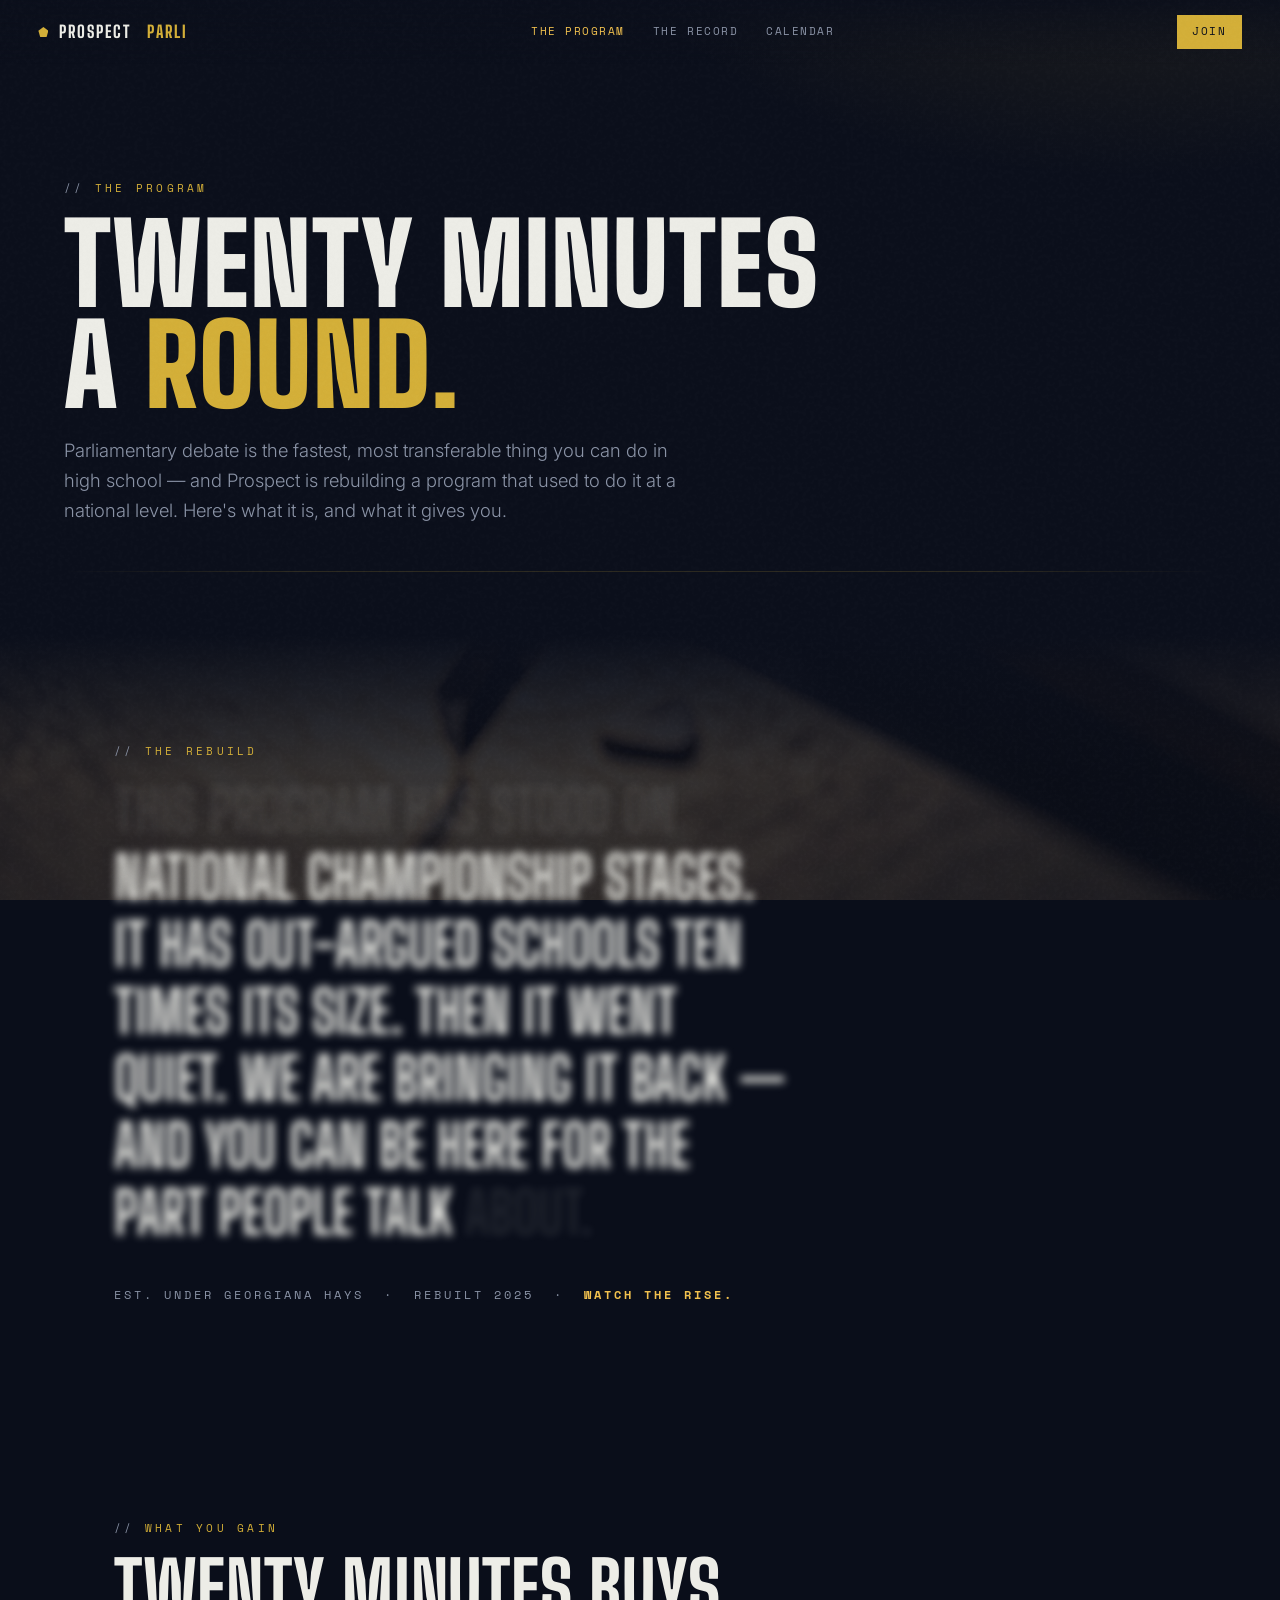
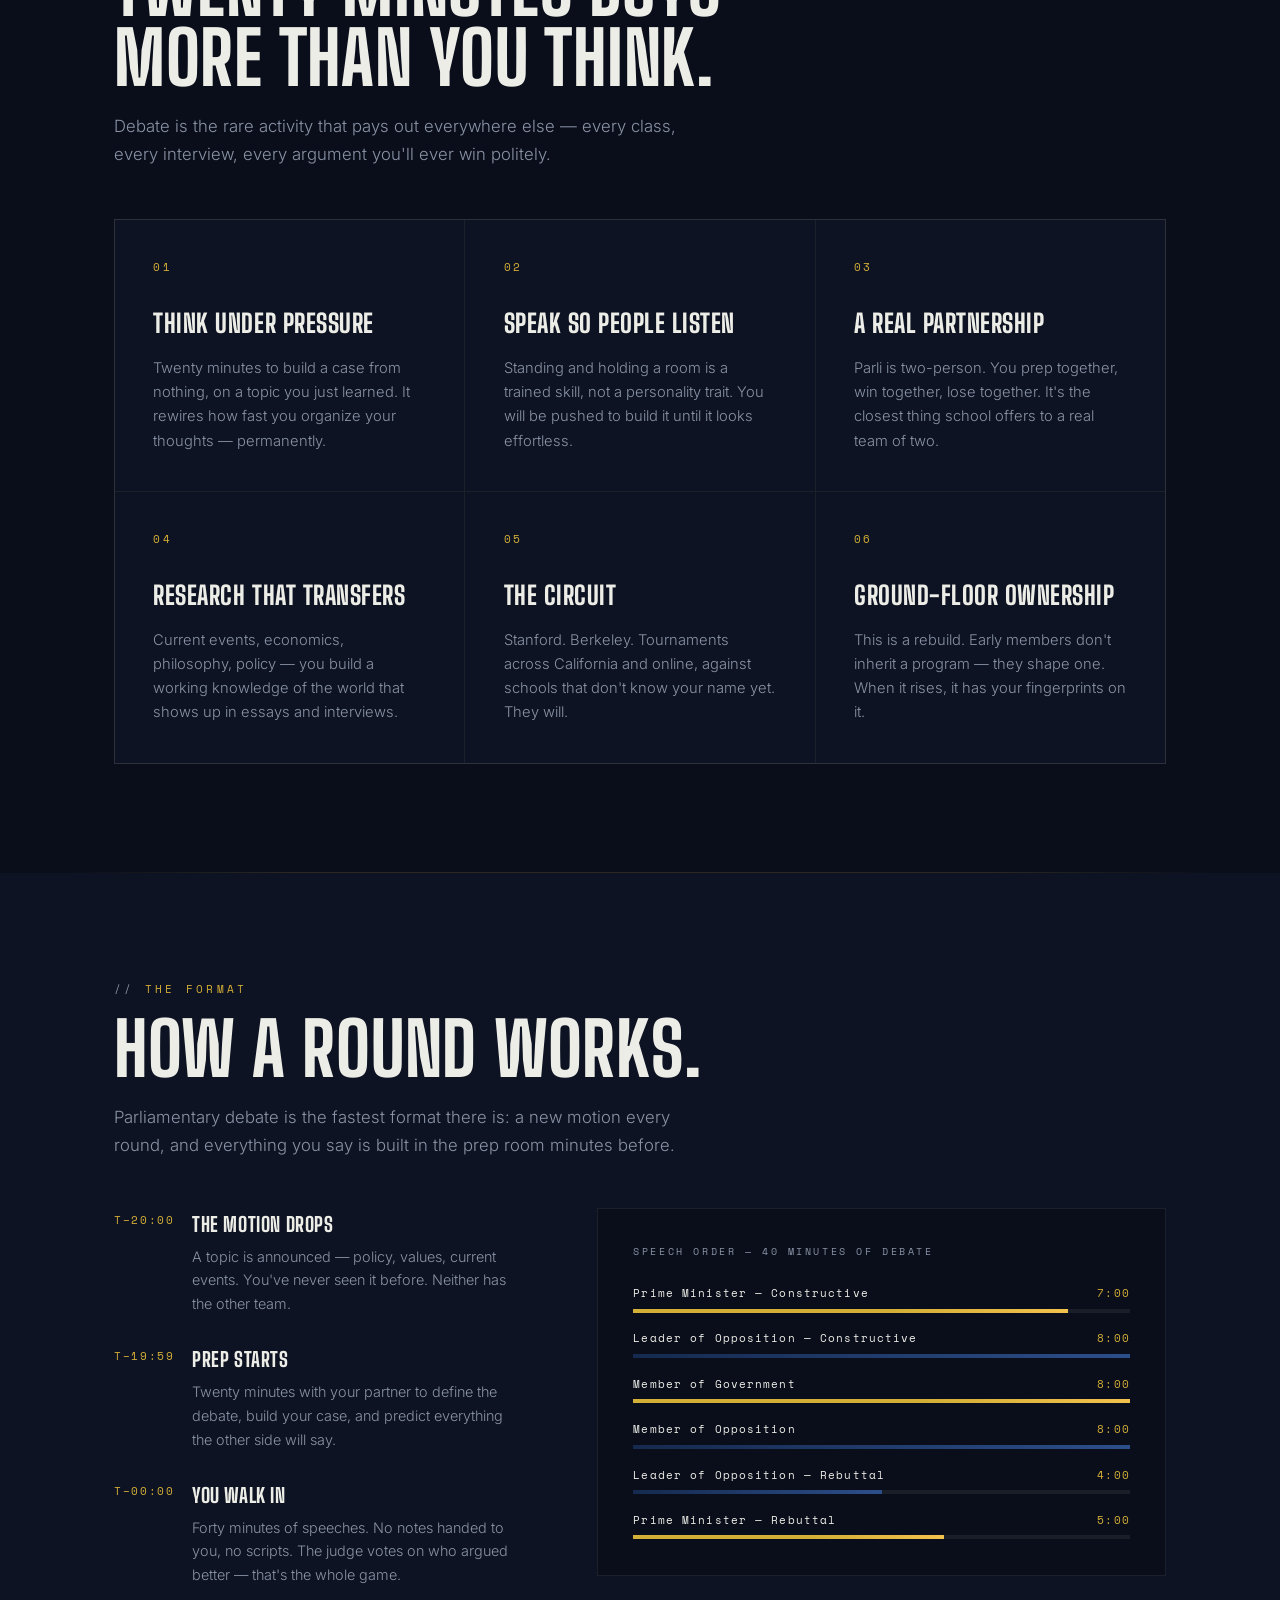
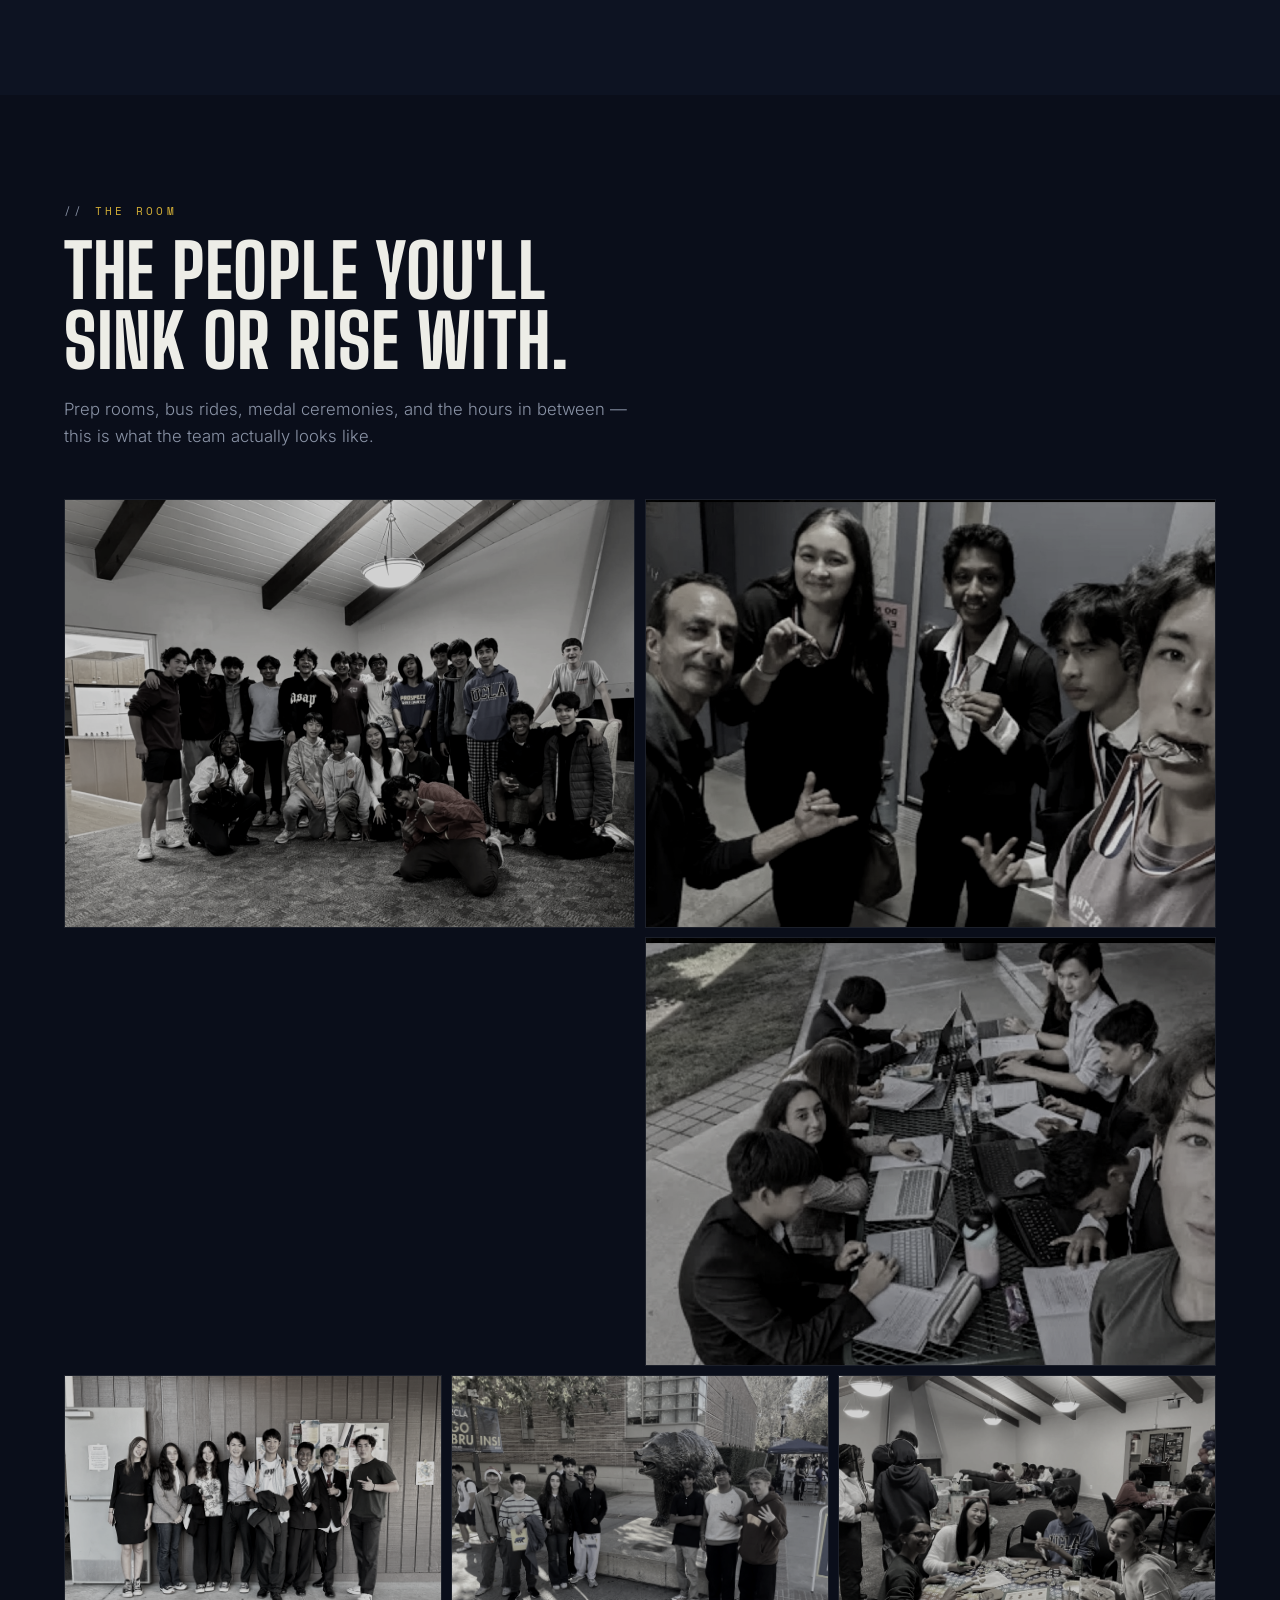
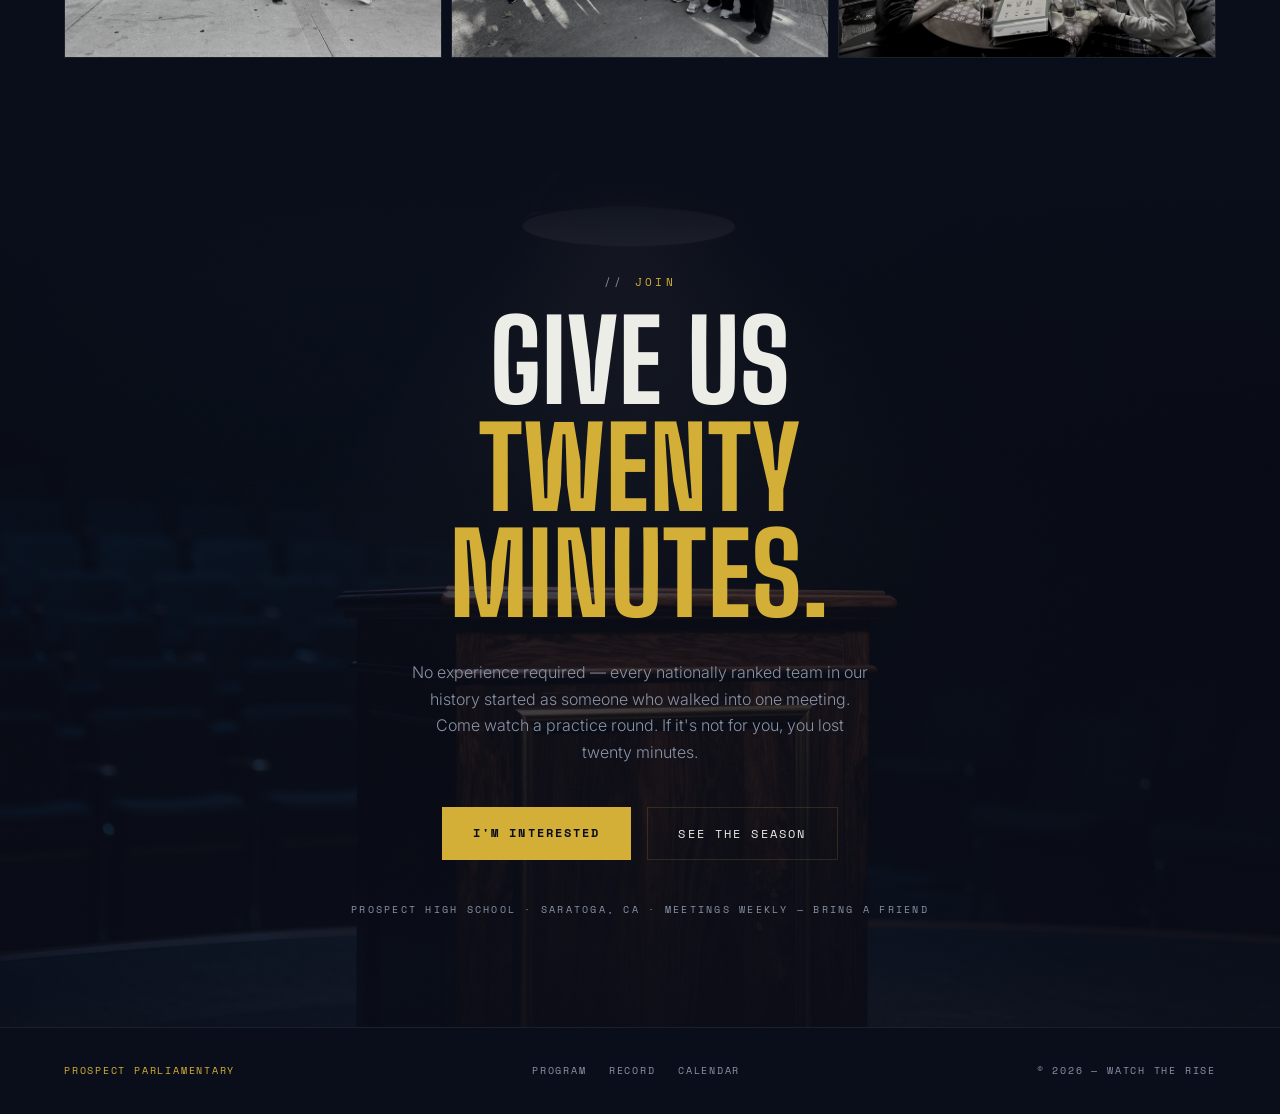
==== about.html @ a79df687 "Restructure site into 4-page architecture with premium landing - Split monolithic landing page into " ====
<!DOCTYPE html>
<html lang="en">
<head>
<meta charset="UTF-8" />
<meta name="viewport" content="width=device-width, initial-scale=1.0" />
<title>The Program — Prospect Parliamentary Debate</title>
<meta name="description" content="What parliamentary debate is, what you gain from it, and why Prospect's rebuild is worth being early to." />
<link rel="icon" href="images/panther.png" />
<link rel="preconnect" href="https://fonts.googleapis.com" />
<link rel="preconnect" href="https://fonts.gstatic.com" crossorigin />
<link href="https://fonts.googleapis.com/css2?family=Big+Shoulders+Display:wght@600;700;800;900&family=Inter:wght@300;400;500;600&family=Space+Mono:wght@400;700&display=swap" rel="stylesheet" />
<link rel="stylesheet" href="assets/site.css" />
</head>
<body>

<!-- ── NAV ── -->
<nav id="nav" aria-label="Primary">
  <a class="nav-brand" href="index.html">PROSPECT&nbsp;<b>PARLI</b></a>
  <div class="nav-links">
    <a href="about.html" aria-current="page">The Program</a>
    <a href="record.html">The Record</a>
    <a href="calendar.html">Calendar</a>
  </div>
  <a class="nav-cta" href="#join">Join</a>
  <button class="nav-burger" id="navBurger" aria-expanded="false" aria-controls="mobileMenu" aria-label="Open menu">
    <span></span><span></span><span></span>
  </button>
</nav>
<div class="mobile-menu" id="mobileMenu">
  <a href="about.html" aria-current="page">The Program</a>
  <a href="record.html">The Record</a>
  <a href="calendar.html">Calendar</a>
  <a href="#join">Join</a>
</div>

<!-- ── PAGE HERO ── -->
<header class="page-hero">
  <div class="inner">
    <div class="kicker">The Program</div>
    <h1>Twenty minutes<br/>a <span class="gold">round.</span></h1>
    <p class="page-intro">Parliamentary debate is the fastest, most transferable thing you can do in high school — and Prospect is rebuilding a program that used to do it at a national level. Here's what it is, and what it gives you.</p>
    <hr class="rule" />
  </div>
</header>

<!-- ── REBUILD ── -->
<section class="rebuild" id="rebuild">
  <div class="wrap">
    <div class="kicker">The Rebuild</div>
    <p class="statement" id="statement">
      This program has stood on national championship stages. It has out-argued schools ten times its size. Then it went quiet. <span class="g">We are bringing it back — and you can be here for the part people talk about.</span>
    </p>
    <div class="rebuild-tag reveal">Est. under Georgiana Hays &nbsp;·&nbsp; Rebuilt 2025 &nbsp;·&nbsp; <b>Watch the rise.</b></div>
  </div>
</section>

<!-- ── GAIN ── -->
<section id="gain">
  <div class="wrap">
    <div class="kicker reveal">What You Gain</div>
    <h2 class="reveal">Twenty minutes buys<br/>more than you think.</h2>
    <p class="section-intro reveal">Debate is the rare activity that pays out everywhere else — every class, every interview, every argument you'll ever win politely.</p>
    <div class="gain-grid">
      <div class="gain-card reveal">
        <div class="gain-num">01</div>
        <h3>Think Under Pressure</h3>
        <p>Twenty minutes to build a case from nothing, on a topic you just learned. It rewires how fast you organize your thoughts — permanently.</p>
      </div>
      <div class="gain-card reveal">
        <div class="gain-num">02</div>
        <h3>Speak So People Listen</h3>
        <p>Standing and holding a room is a trained skill, not a personality trait. You will be pushed to build it until it looks effortless.</p>
      </div>
      <div class="gain-card reveal">
        <div class="gain-num">03</div>
        <h3>A Real Partnership</h3>
        <p>Parli is two-person. You prep together, win together, lose together. It's the closest thing school offers to a real team of two.</p>
      </div>
      <div class="gain-card reveal">
        <div class="gain-num">04</div>
        <h3>Research That Transfers</h3>
        <p>Current events, economics, philosophy, policy — you build a working knowledge of the world that shows up in essays and interviews.</p>
      </div>
      <div class="gain-card reveal">
        <div class="gain-num">05</div>
        <h3>The Circuit</h3>
        <p>Stanford. Berkeley. Tournaments across California and online, against schools that don't know your name yet. They will.</p>
      </div>
      <div class="gain-card reveal">
        <div class="gain-num">06</div>
        <h3>Ground-Floor Ownership</h3>
        <p>This is a rebuild. Early members don't inherit a program — they shape one. When it rises, it has your fingerprints on it.</p>
      </div>
    </div>
  </div>
</section>

<hr class="rule" />

<!-- ── FORMAT ── -->
<section class="format" id="format">
  <div class="wrap">
    <div class="kicker reveal">The Format</div>
    <h2 class="reveal">How a round works.</h2>
    <p class="section-intro reveal">Parliamentary debate is the fastest format there is: a new motion every round, and everything you say is built in the prep room minutes before.</p>
    <div class="format-cols">
      <div class="format-steps">
        <div class="fstep reveal">
          <div class="fstep-n">T–20:00</div>
          <div>
            <h4>The motion drops</h4>
            <p>A topic is announced — policy, values, current events. You've never seen it before. Neither has the other team.</p>
          </div>
        </div>
        <div class="fstep reveal">
          <div class="fstep-n">T–19:59</div>
          <div>
            <h4>Prep starts</h4>
            <p>Twenty minutes with your partner to define the debate, build your case, and predict everything the other side will say.</p>
          </div>
        </div>
        <div class="fstep reveal">
          <div class="fstep-n">T–00:00</div>
          <div>
            <h4>You walk in</h4>
            <p>Forty minutes of speeches. No notes handed to you, no scripts. The judge votes on who argued better — that's the whole game.</p>
          </div>
        </div>
      </div>
      <div class="speech-order reveal" id="speechOrder">
        <div class="speech-order-label">Speech order — 40 minutes of debate</div>
        <div class="speech">
          <div class="speech-meta"><span class="s-name">Prime Minister — Constructive</span><span class="s-time">7:00</span></div>
          <div class="speech-bar gov"><i style="--r:12.5%"></i></div>
        </div>
        <div class="speech">
          <div class="speech-meta"><span class="s-name">Leader of Opposition — Constructive</span><span class="s-time">8:00</span></div>
          <div class="speech-bar opp"><i style="--r:0%"></i></div>
        </div>
        <div class="speech">
          <div class="speech-meta"><span class="s-name">Member of Government</span><span class="s-time">8:00</span></div>
          <div class="speech-bar gov"><i style="--r:0%"></i></div>
        </div>
        <div class="speech">
          <div class="speech-meta"><span class="s-name">Member of Opposition</span><span class="s-time">8:00</span></div>
          <div class="speech-bar opp"><i style="--r:0%"></i></div>
        </div>
        <div class="speech">
          <div class="speech-meta"><span class="s-name">Leader of Opposition — Rebuttal</span><span class="s-time">4:00</span></div>
          <div class="speech-bar opp"><i style="--r:50%"></i></div>
        </div>
        <div class="speech">
          <div class="speech-meta"><span class="s-name">Prime Minister — Rebuttal</span><span class="s-time">5:00</span></div>
          <div class="speech-bar gov"><i style="--r:37.5%"></i></div>
        </div>
      </div>
    </div>
  </div>
</section>

<!-- ── ROOM ── -->
<section id="room">
  <div class="wrap-wide">
    <div class="kicker reveal">The Room</div>
    <h2 class="reveal">The people you'll<br/>sink or rise with.</h2>
    <p class="section-intro reveal">Prep rooms, bus rides, medal ceremonies, and the hours in between — this is what the team actually looks like.</p>
    <div class="room-grid">
      <figure class="ph big reveal"><img src="assets/images/team/big_team.jpg" alt="The full Prospect Debate team" loading="lazy" /><figcaption>The Team</figcaption></figure>
      <figure class="ph med reveal"><img src="assets/images/team/medals.jpg" alt="Medals from tournament wins" loading="lazy" /><figcaption>Hardware</figcaption></figure>
      <figure class="ph med reveal"><img src="assets/images/team/prep.jpg" alt="Prep time before a round" loading="lazy" /><figcaption>20 Minutes of Prep</figcaption></figure>
      <figure class="ph sm reveal"><img src="assets/images/team/tournament.jpg" alt="At a tournament" loading="lazy" /><figcaption>Tournament Day</figcaption></figure>
      <figure class="ph sm reveal"><img src="assets/images/team/peninsula.jpg" alt="Peninsula tournament" loading="lazy" /><figcaption>On the Road</figcaption></figure>
      <figure class="ph sm reveal"><img src="assets/images/team/team_bonding.jpg" alt="Team bonding" loading="lazy" /><figcaption>Between Rounds</figcaption></figure>
    </div>
  </div>
</section>

<!-- ── JOIN (shared CTA) ── -->
<section class="join" id="join">
  <div class="wrap">
    <div class="kicker reveal">Join</div>
    <h2 class="reveal">Give us <span class="gold">twenty minutes.</span></h2>
    <p class="reveal">No experience required — every nationally ranked team in our history started as someone who walked into one meeting. Come watch a practice round. If it's not for you, you lost twenty minutes.</p>
    <div class="join-actions reveal">
      <a class="btn btn-gold" href="mailto:prospectparli@gmail.com?subject=I%27m%20interested%20in%20joining%20Prospect%20Debate">I'm Interested</a>
      <a class="btn btn-ghost" href="calendar.html">See the Season</a>
    </div>
    <div class="join-meta reveal">Prospect High School · Saratoga, CA · Meetings weekly — bring a friend</div>
  </div>
</section>

<footer>
  <div class="f-brand">PROSPECT PARLIAMENTARY</div>
  <nav class="foot-links" aria-label="Footer">
    <a href="about.html">Program</a>
    <a href="record.html">Record</a>
    <a href="calendar.html">Calendar</a>
  </nav>
  <div>© <span id="yr"></span> — WATCH THE RISE</div>
</footer>

<div id="prepClock" aria-hidden="true">
  <div class="pc-label">Prep Time</div>
  <div class="pc-time" id="pcTime">20:00</div>
</div>

<script src="assets/site.js"></script>
</body>
</html>
---- assets/site.css ----
/* ═══════════════════════════ TOKENS ═══════════════════════════ */
*, *::before, *::after { box-sizing: border-box; margin: 0; padding: 0; }

:root {
  --ink:        #0A0E1A;
  --ink-2:      #0D1322;
  --navy:       #152A4E;
  --blue:       #2C4E8A;
  --gold:       #D4AF37;
  --gold-hi:    #F2C14E;
  --bone:       #EDEDE7;
  --muted:      #8A93A6;
  --line:       rgba(212, 175, 55, 0.16);
  --line-soft:  rgba(237, 237, 231, 0.08);
  --cyan:       #4CC9F0;

  --font-head:  'Big Shoulders Display', sans-serif;
  --font-body:  'Inter', sans-serif;
  --font-mono:  'Space Mono', monospace;

  --pad: clamp(1.25rem, 5vw, 6rem);
}

html { scroll-behavior: smooth; }
html, body { overflow-x: clip; }

body {
  font-family: var(--font-body);
  font-weight: 300;
  background: var(--ink);
  color: var(--bone);
  line-height: 1.65;
  -webkit-font-smoothing: antialiased;
}

::selection { background: var(--gold); color: var(--ink); }

a { color: inherit; text-decoration: none; }
img { max-width: 100%; display: block; }

:focus-visible { outline: 2px solid var(--gold); outline-offset: 3px; }

/* film grain + vignette over everything */
body::after {
  content: "";
  position: fixed; inset: 0;
  pointer-events: none;
  z-index: 90;
  opacity: .5;
  background-image: url("data:image/svg+xml,%3Csvg viewBox='0 0 250 250' xmlns='http://www.w3.org/2000/svg'%3E%3Cfilter id='n'%3E%3CfeTurbulence type='fractalNoise' baseFrequency='0.9' numOctaves='2' stitchTiles='stitch'/%3E%3CfeColorMatrix type='saturate' values='0'/%3E%3C/filter%3E%3Crect width='100%25' height='100%25' filter='url(%23n)' opacity='0.05'/%3E%3C/svg%3E");
}

/* ═══════════════════════════ NAV ═══════════════════════════ */
nav {
  position: fixed; top: 0; left: 0; right: 0;
  z-index: 80;
  display: flex; align-items: center; justify-content: space-between;
  gap: 1rem;
  padding: 0 clamp(1rem, 3vw, 2.5rem);
  height: 64px;
  background: linear-gradient(to bottom, rgba(10,14,26,.92), rgba(10,14,26,0));
  transition: background .4s ease;
}
nav.scrolled {
  background: rgba(10, 14, 26, .88);
  backdrop-filter: blur(14px);
  -webkit-backdrop-filter: blur(14px);
  border-bottom: 1px solid var(--line-soft);
}
.nav-brand {
  display: flex; align-items: center; gap: .65rem;
  font-family: var(--font-head);
  font-weight: 800; font-size: 1.05rem;
  letter-spacing: .12em;
  white-space: nowrap;
}
.nav-brand b { color: var(--gold); font-weight: 800; }
.nav-brand::before {
  content: "";
  width: 10px; height: 10px;
  background: var(--gold);
  clip-path: polygon(50% 0, 100% 38%, 82% 100%, 18% 100%, 0 38%);
}
.nav-links {
  display: flex; gap: clamp(.9rem, 2.2vw, 2rem);
  font-family: var(--font-mono);
  font-size: .68rem;
  letter-spacing: .14em;
  text-transform: uppercase;
}
.nav-links a { color: var(--muted); transition: color .25s; position: relative; }
.nav-links a:hover,
.nav-links a[aria-current="page"] { color: var(--gold-hi); }
.nav-cta {
  font-family: var(--font-mono); font-size: .68rem;
  letter-spacing: .14em; text-transform: uppercase;
  color: var(--ink); background: var(--gold);
  padding: .5rem .95rem;
  transition: background .25s, transform .25s;
  white-space: nowrap;
}
.nav-cta:hover { background: var(--gold-hi); transform: translateY(-1px); }
.nav-burger {
  display: none;
  flex-direction: column; justify-content: center; gap: 5px;
  width: 34px; height: 34px;
  background: none; border: 0; cursor: pointer;
  padding: 0;
}
.nav-burger span { display: block; width: 100%; height: 2px; background: var(--bone); transition: transform .3s, opacity .3s; }
.nav-burger[aria-expanded="true"] span:nth-child(1) { transform: translateY(7px) rotate(45deg); }
.nav-burger[aria-expanded="true"] span:nth-child(2) { opacity: 0; }
.nav-burger[aria-expanded="true"] span:nth-child(3) { transform: translateY(-7px) rotate(-45deg); }

.mobile-menu {
  position: fixed; inset: 64px 0 0 0;
  z-index: 79;
  background: rgba(10, 14, 26, .98);
  backdrop-filter: blur(10px);
  border-top: 1px solid var(--line-soft);
  display: flex; flex-direction: column;
  padding: 2rem var(--pad);
  gap: .3rem;
  transform: translateY(-8px);
  opacity: 0;
  pointer-events: none;
  transition: opacity .3s ease, transform .3s ease;
}
.mobile-menu.open { opacity: 1; transform: none; pointer-events: auto; }
.mobile-menu a {
  font-family: var(--font-head); font-weight: 700;
  font-size: 1.7rem; text-transform: uppercase;
  color: var(--bone);
  padding: .8rem 0;
  border-bottom: 1px solid var(--line-soft);
}
.mobile-menu a:active, .mobile-menu a:hover,
.mobile-menu a[aria-current="page"] { color: var(--gold-hi); }

@media (max-width: 900px) {
  .nav-links { display: none; }
  .nav-burger { display: flex; }
}

/* ═══════════════════════════ PREP CLOCK ═══════════════════════════ */
#prepClock {
  position: fixed;
  right: clamp(.8rem, 2vw, 1.6rem);
  bottom: clamp(.8rem, 2vw, 1.6rem);
  z-index: 70;
  font-family: var(--font-mono);
  text-align: right;
  padding: .55rem .8rem;
  background: rgba(10, 14, 26, .72);
  border: 1px solid var(--line);
  backdrop-filter: blur(8px);
  -webkit-backdrop-filter: blur(8px);
  pointer-events: none;
  opacity: 0;
  transform: translateY(8px);
  transition: opacity .6s ease, transform .6s ease;
}
#prepClock.on { opacity: 1; transform: none; }
#prepClock .pc-label {
  font-size: .55rem; letter-spacing: .22em;
  color: var(--muted); text-transform: uppercase;
}
#prepClock .pc-time {
  font-size: 1.15rem; font-weight: 700;
  color: var(--gold);
  font-variant-numeric: tabular-nums;
  line-height: 1.2;
}

/* ═══════════════════════════ HERO (landing) ═══════════════════════════ */
.hero {
  position: relative;
  min-height: 100svh;
  overflow: clip;
  display: flex;
  align-items: flex-end;
}
.hero-bg {
  position: absolute; inset: -6% 0;
  background: url("images/panther-hero.jpg") center 38% / cover no-repeat;
  will-change: transform;
}
@media (max-width: 640px) {
  .hero-bg { background: url("images/panther-hero.jpg") center 32% / 145% auto no-repeat; }
}
.hero-sweep {
  position: absolute; inset: 0;
  pointer-events: none;
  background: radial-gradient(circle at 32% 42%, rgba(242, 193, 78, .13), transparent 46%);
  mix-blend-mode: screen;
  animation: sweep 13s ease-in-out infinite;
}
@keyframes sweep {
  0%, 100% { transform: translateX(-9%); opacity: .7; }
  50%      { transform: translateX(13%); opacity: 1; }
}
.hero-shade {
  position: absolute; inset: 0;
  background:
    radial-gradient(ellipse 120% 90% at 50% 110%, rgba(10,14,26,.88) 0%, transparent 55%),
    linear-gradient(to bottom, rgba(10,14,26,.65) 0%, rgba(10,14,26,0) 32%, rgba(10,14,26,0) 62%, var(--ink) 98%);
}
.hero-content {
  position: relative;
  width: 100%;
  padding: 84px var(--pad) clamp(3.2rem, 9vh, 7rem);
  will-change: transform, opacity;
}
.hero-kicker {
  font-family: var(--font-mono);
  font-size: clamp(.62rem, 1.4vw, .78rem);
  letter-spacing: .32em;
  text-transform: uppercase;
  color: var(--gold);
  margin-bottom: 1.1rem;
}
.hero-kicker::before { content: "// "; color: var(--muted); }
.hero h1 {
  font-family: var(--font-head);
  font-weight: 900;
  font-size: clamp(2.6rem, min(11.5vw, 16svh), 9.5rem);
  line-height: .92;
  letter-spacing: .01em;
  text-transform: uppercase;
  max-width: 12ch;
}
.hero h1 .gold {
  color: var(--gold);
  text-shadow: 0 0 60px rgba(212, 175, 55, .25);
}
.hero-sub {
  margin-top: 1.4rem;
  font-family: var(--font-mono);
  font-size: clamp(.72rem, 1.6vw, .85rem);
  color: var(--muted);
  letter-spacing: .06em;
  max-width: 54ch;
  display: none;
}
@media (min-height: 480px) { .hero-sub { display: block; } }
.hero-sub .cursor {
  display: inline-block; width: .55em; height: 1.05em;
  background: var(--gold); vertical-align: text-bottom;
  animation: blink 1.05s steps(1) infinite;
}
@keyframes blink { 50% { opacity: 0; } }
.hero-scrollcue {
  position: absolute; left: 50%; bottom: 1.15rem;
  transform: translateX(-50%);
  font-family: var(--font-mono); font-size: .58rem;
  letter-spacing: .3em; text-transform: uppercase;
  color: var(--muted);
  animation: cue 2.4s ease-in-out infinite;
}
@keyframes cue { 0%,100% { transform: translate(-50%,0); opacity:.55; } 50% { transform: translate(-50%,7px); opacity:1; } }

/* ═══════════════════════════ PAGE HERO (subpages) ═══════════════════════════ */
.page-hero {
  position: relative;
  padding: clamp(7.5rem, 20vh, 12rem) var(--pad) clamp(2.5rem, 7vh, 4.5rem);
  overflow: clip;
}
.page-hero::before {
  content: "";
  position: absolute; inset: 0;
  background: radial-gradient(ellipse 70% 80% at 88% -20%, rgba(212, 175, 55, .12), transparent 60%);
  pointer-events: none;
}
.page-hero .inner { position: relative; max-width: 1180px; margin: 0 auto; }
.page-hero h1 {
  font-family: var(--font-head);
  font-weight: 900;
  font-size: clamp(3rem, 9vw, 7rem);
  line-height: .9;
  text-transform: uppercase;
  letter-spacing: .01em;
  margin: .5rem 0 1.2rem;
}
.page-hero h1 .gold { color: var(--gold); }
.page-intro { color: var(--muted); max-width: 58ch; font-size: clamp(.98rem, 1.7vw, 1.15rem); }
.page-hero .rule { margin: clamp(2rem, 5vh, 3.5rem) 0 0; }

/* ═══════════════════════════ SHARED SECTION CHROME ═══════════════════════════ */
section { position: relative; }
.wrap { max-width: 1180px; margin: 0 auto; padding: clamp(5rem, 12vh, 9rem) var(--pad); }
.wrap-wide { max-width: 1380px; margin: 0 auto; padding: clamp(5rem, 12vh, 9rem) var(--pad); }
.wrap.tight, .wrap-wide.tight { padding-top: clamp(2rem, 5vh, 3.5rem); }

.kicker {
  font-family: var(--font-mono);
  font-size: .68rem; letter-spacing: .3em;
  text-transform: uppercase; color: var(--gold);
  margin-bottom: 1rem;
}
.kicker::before { content: "// "; color: var(--muted); }
h2 {
  font-family: var(--font-head);
  font-weight: 800;
  font-size: clamp(2.4rem, 6vw, 4.6rem);
  line-height: .95;
  text-transform: uppercase;
  letter-spacing: .01em;
  margin-bottom: 1.2rem;
}
.section-intro { color: var(--muted); max-width: 58ch; font-size: clamp(.95rem, 1.6vw, 1.05rem); }

/* reveal on scroll */
.reveal { opacity: 0; transform: translateY(26px); transition: opacity .8s cubic-bezier(.2,.6,.2,1), transform .8s cubic-bezier(.2,.6,.2,1); }
.reveal.in { opacity: 1; transform: none; }

/* gold hairline */
.rule {
  height: 1px; border: 0;
  background: linear-gradient(to right, transparent, var(--line) 20%, var(--line) 80%, transparent);
  margin: 0 var(--pad);
}

/* ═══════════════════════════ PORTAL (landing entry cards) ═══════════════════════════ */
.portal-grid {
  display: grid;
  grid-template-columns: repeat(auto-fit, minmax(260px, 1fr));
  gap: 1px;
  background: var(--line-soft);
  border: 1px solid var(--line-soft);
  margin-top: 3rem;
}
.portal-card {
  background: var(--ink-2);
  padding: clamp(1.8rem, 3vw, 2.6rem);
  min-height: 250px;
  display: flex; flex-direction: column; justify-content: space-between;
  position: relative; overflow: hidden;
  transition: background .35s ease, transform .35s ease;
}
.portal-card::after {
  content: "";
  position: absolute; left: 0; right: 100%; bottom: 0;
  height: 2px; background: var(--gold);
  transition: right .45s cubic-bezier(.2,.6,.2,1);
}
.portal-card:hover { background: #111a30; transform: translateY(-4px); }
.portal-card:hover::after { right: 0; }
.portal-card .pc-n { font-family: var(--font-mono); font-size: .68rem; letter-spacing: .2em; color: var(--gold); }
.portal-card h3 {
  font-family: var(--font-head); font-weight: 800;
  font-size: clamp(1.8rem, 3vw, 2.5rem);
  text-transform: uppercase; letter-spacing: .02em;
  margin: 1.4rem 0 .5rem;
}
.portal-card p { color: var(--muted); font-size: .92rem; }
.portal-card .go {
  font-family: var(--font-mono); font-size: .62rem;
  letter-spacing: .18em; text-transform: uppercase;
  color: var(--gold-hi); margin-top: 1.4rem;
}
.portal-card .go::after { content: " →"; }

/* ═══════════════════════════ REBUILD (statement) ═══════════════════════════ */
.rebuild {
  position: relative;
  background: url("images/gold-fracture.jpg") center / cover no-repeat fixed;
  overflow: clip;
}
@media (hover: none) { .rebuild { background-attachment: scroll; } }
.rebuild::before {
  content: "";
  position: absolute; inset: 0;
  background: linear-gradient(to bottom, var(--ink) 0%, rgba(10,14,26,.82) 18%, rgba(10,14,26,.82) 82%, var(--ink) 100%);
}
.rebuild .wrap { position: relative; min-height: 82svh; display: flex; flex-direction: column; justify-content: center; }
.statement {
  font-family: var(--font-head);
  font-weight: 700;
  font-size: clamp(1.9rem, 4.6vw, 3.8rem);
  line-height: 1.14;
  text-transform: uppercase;
  max-width: 26ch;
}
.statement .w {
  opacity: .1;
  filter: blur(4px);
  transition: opacity .5s ease, filter .5s ease, color .5s ease;
  will-change: opacity, filter;
}
.statement .w.lit { opacity: 1; filter: blur(0); }
.statement .w.gold.lit { color: var(--gold); }
.rebuild-tag {
  margin-top: 2.4rem;
  font-family: var(--font-mono);
  font-size: .72rem; letter-spacing: .26em;
  text-transform: uppercase; color: var(--muted);
}
.rebuild-tag b { color: var(--gold-hi); font-weight: 700; }

/* ═══════════════════════════ GAIN (cards) ═══════════════════════════ */
.gain-grid {
  display: grid;
  grid-template-columns: repeat(auto-fit, minmax(290px, 1fr));
  gap: 1px;
  background: var(--line-soft);
  border: 1px solid var(--line-soft);
  margin-top: 3.2rem;
}
.gain-card {
  background: var(--ink-2);
  padding: clamp(1.6rem, 3vw, 2.4rem);
  position: relative;
  overflow: hidden;
  transition: background .35s ease;
}
.gain-card::after {
  content: "";
  position: absolute; left: 0; right: 100%; bottom: 0;
  height: 2px; background: var(--gold);
  transition: right .45s cubic-bezier(.2,.6,.2,1);
}
.gain-card:hover { background: #111a30; }
.gain-card:hover::after { right: 0; }
.gain-num {
  font-family: var(--font-mono);
  font-size: .68rem; letter-spacing: .2em;
  color: var(--gold);
  margin-bottom: 1.6rem;
}
.gain-card h3 {
  font-family: var(--font-head);
  font-weight: 800; font-size: 1.6rem;
  text-transform: uppercase; letter-spacing: .02em;
  margin-bottom: .7rem;
}
.gain-card p { color: var(--muted); font-size: .92rem; }

/* ═══════════════════════════ FORMAT (how a round works) ═══════════════════════════ */
.format { background: var(--ink-2); }
.format-cols {
  display: grid;
  grid-template-columns: minmax(0, 5fr) minmax(0, 7fr);
  gap: clamp(2.5rem, 6vw, 5rem);
  align-items: start;
  margin-top: 3rem;
}
@media (max-width: 900px) { .format-cols { grid-template-columns: 1fr; } }
.format-steps { display: flex; flex-direction: column; gap: 1.7rem; }
.fstep { display: grid; grid-template-columns: auto 1fr; gap: 1.1rem; }
.fstep-n {
  font-family: var(--font-mono); font-size: .68rem;
  color: var(--gold); letter-spacing: .15em;
  padding-top: .3rem;
}
.fstep h4 {
  font-family: var(--font-head); font-weight: 800;
  font-size: 1.25rem; text-transform: uppercase;
  letter-spacing: .03em; margin-bottom: .25rem;
}
.fstep p { color: var(--muted); font-size: .9rem; }
.speech-order { border: 1px solid var(--line-soft); padding: clamp(1.4rem, 3vw, 2.2rem); background: var(--ink); }
.speech-order-label {
  font-family: var(--font-mono); font-size: .62rem;
  letter-spacing: .26em; text-transform: uppercase;
  color: var(--muted); margin-bottom: 1.5rem;
}
.speech { margin-bottom: 1.05rem; }
.speech:last-child { margin-bottom: 0; }
.speech-meta {
  display: flex; justify-content: space-between; align-items: baseline;
  font-family: var(--font-mono); font-size: .7rem;
  letter-spacing: .1em; margin-bottom: .38rem;
}
.speech-meta .s-name { color: var(--bone); }
.speech-meta .s-time { color: var(--gold); }
.speech-bar { height: 4px; background: rgba(237,237,231,.07); position: relative; overflow: hidden; }
.speech-bar i {
  position: absolute; inset: 0; right: 100%;
  background: linear-gradient(to right, var(--navy), var(--gold));
  transition: right 1.1s cubic-bezier(.2,.6,.2,1);
}
.speech-bar.gov i { background: linear-gradient(to right, var(--gold) 60%, var(--gold-hi)); }
.speech-bar.opp i { background: linear-gradient(to right, var(--navy), var(--blue)); }
.in .speech-bar i { right: var(--r, 0%); }

/* ═══════════════════════════ RECORD (timeline) ═══════════════════════════ */
.record-stats {
  display: grid;
  grid-template-columns: repeat(auto-fit, minmax(190px, 1fr));
  gap: 1px; background: var(--line-soft);
  border: 1px solid var(--line-soft);
  margin: 3rem 0 4rem;
}
.rstat { background: var(--ink-2); padding: 1.5rem 1.4rem; }
.rstat b {
  display: block;
  font-family: var(--font-head); font-weight: 900;
  font-size: clamp(2rem, 4vw, 2.9rem);
  color: var(--gold); line-height: 1;
}
.rstat span {
  font-family: var(--font-mono); font-size: .62rem;
  letter-spacing: .18em; text-transform: uppercase;
  color: var(--muted); display: block; margin-top: .5rem;
}
.tl-year { border-top: 1px solid var(--line-soft); padding: 2.2rem 0; }
.tl-year:last-child { border-bottom: 1px solid var(--line-soft); }
.tl-head { display: flex; flex-wrap: wrap; align-items: baseline; gap: .8rem 1.4rem; margin-bottom: 1.3rem; }
.tl-label {
  font-family: var(--font-head); font-weight: 900;
  font-size: clamp(1.7rem, 3.4vw, 2.4rem);
  color: var(--gold); letter-spacing: .02em;
}
.tl-note {
  font-family: var(--font-mono); font-size: .62rem;
  letter-spacing: .12em; text-transform: uppercase;
  color: var(--cyan);
  border: 1px solid rgba(76, 201, 240, .25);
  padding: .28rem .6rem;
}
.tl-note.hosted { color: var(--gold-hi); border-color: var(--line); }
.tl-results { display: grid; gap: .45rem; }
.tl-row {
  display: grid; grid-template-columns: 96px 1fr;
  gap: 1rem; align-items: baseline;
  padding: .55rem .8rem;
  transition: background .25s;
}
.tl-row:hover { background: rgba(237,237,231,.03); }
.pill {
  font-family: var(--font-mono); font-size: .62rem;
  letter-spacing: .08em; text-transform: uppercase;
  text-align: center; padding: .3rem .3rem;
  white-space: nowrap;
}
.pill.win  { background: var(--gold); color: var(--ink); font-weight: 700; }
.pill.adv  { background: rgba(44, 78, 138, .5); color: #A9C4F5; }
.pill.rank { background: transparent; border: 1px solid rgba(76,201,240,.3); color: var(--cyan); }
.pill.oth  { background: rgba(237,237,231,.08); color: var(--muted); }
.tl-main { font-weight: 400; font-size: .95rem; }
.tl-who { font-family: var(--font-mono); font-size: .68rem; color: var(--muted); letter-spacing: .04em; margin-top: .15rem; }
.tl-narrative { color: var(--muted); max-width: 62ch; font-size: .95rem; }
.tl-narrative b { color: var(--gold-hi); font-weight: 600; }

/* ═══════════════════════════ CALENDAR ═══════════════════════════ */
.cal-heading { display: flex; flex-wrap: wrap; align-items: flex-end; justify-content: space-between; gap: 1.5rem; }
.cal-count {
  font-family: var(--font-head); font-weight: 900;
  text-align: right; line-height: 1;
}
.cal-count b { display: block; font-size: clamp(2.6rem, 5vw, 3.8rem); color: var(--gold); }
.cal-count span {
  font-family: var(--font-mono); font-size: .6rem;
  letter-spacing: .24em; text-transform: uppercase; color: var(--muted);
}
.cal-tools { display: flex; flex-wrap: wrap; gap: .7rem; margin: 2.6rem 0 1.1rem; }
.cal-tools input, .cal-tools select {
  font-family: var(--font-mono); font-size: .72rem;
  letter-spacing: .05em;
  background: var(--ink); color: var(--bone);
  border: 1px solid var(--line-soft);
  padding: .6rem .8rem;
  min-width: 150px;
}
.cal-tools input { flex: 1 1 240px; }
.cal-tools input::placeholder { color: var(--muted); }
.cal-tools input:focus, .cal-tools select:focus { outline: none; border-color: var(--gold); }
.cal-scroll { overflow-x: auto; border: 1px solid var(--line-soft); }
table.caltab { width: 100%; border-collapse: collapse; min-width: 760px; background: var(--ink); }
.caltab thead th {
  font-family: var(--font-mono); font-size: .6rem;
  letter-spacing: .22em; text-transform: uppercase;
  color: var(--gold); text-align: left;
  padding: .85rem 1rem;
  border-bottom: 1px solid var(--line);
  position: sticky; top: 0;
  background: var(--ink);
}
.caltab tbody td {
  padding: .8rem 1rem;
  border-bottom: 1px solid rgba(237,237,231,.05);
  vertical-align: top;
  font-size: .88rem;
}
.caltab tbody tr { transition: background .2s; }
.caltab tbody tr:hover { background: rgba(212,175,55,.045); }
.c-date { font-family: var(--font-mono); font-size: .72rem; color: var(--muted); white-space: nowrap; }
.c-name a { color: var(--bone); border-bottom: 1px solid var(--line); transition: color .2s, border-color .2s; }
.c-name a:hover { color: var(--gold-hi); border-color: var(--gold-hi); }
.c-loc { color: var(--muted); font-size: .8rem; }
.c-loc.online { color: var(--cyan); }
.c-notes { min-width: 170px; }
.note-box {
  min-height: 1.4em;
  font-family: var(--font-mono); font-size: .72rem;
  color: var(--gold-hi);
  outline: none; cursor: text;
  border-bottom: 1px dashed transparent;
  transition: border-color .2s;
}
.note-box:empty::before { content: "+ note"; color: rgba(138,147,166,.5); }
.note-box:hover, .note-box:focus { border-color: var(--line); }
.cal-empty {
  display: none; padding: 2.2rem; text-align: center;
  font-family: var(--font-mono); font-size: .75rem;
  letter-spacing: .1em; color: var(--muted);
}
.cal-empty.show { display: block; }

/* ═══════════════════════════ ROOM (photos) ═══════════════════════════ */
.room-grid {
  display: grid;
  grid-template-columns: repeat(6, 1fr);
  gap: .6rem;
  margin-top: 3rem;
}
.ph {
  position: relative; overflow: hidden;
  border: 1px solid var(--line-soft);
  aspect-ratio: 4 / 3;
}
.ph img {
  width: 100%; height: 100%; object-fit: cover;
  filter: grayscale(.85) contrast(1.05) brightness(.82);
  transform: scale(1.02);
  transition: filter .6s ease, transform .6s ease;
}
.ph:hover img { filter: grayscale(0) contrast(1) brightness(1); transform: scale(1.07); }
.ph figcaption {
  position: absolute; left: 0; right: 0; bottom: 0;
  padding: 1.6rem .8rem .6rem;
  background: linear-gradient(to top, rgba(10,14,26,.85), transparent);
  font-family: var(--font-mono); font-size: .58rem;
  letter-spacing: .2em; text-transform: uppercase;
  color: var(--gold-hi);
  opacity: 0; transition: opacity .4s ease;
}
.ph:hover figcaption { opacity: 1; }
.ph.big { grid-column: span 3; grid-row: span 2; }
.ph.med { grid-column: span 3; }
.ph.sm  { grid-column: span 2; }
@media (max-width: 760px) {
  .room-grid { grid-template-columns: repeat(2, 1fr); }
  .ph.big, .ph.med { grid-column: span 2; }
  .ph.sm { grid-column: span 1; }
}

/* ═══════════════════════════ JOIN (shared CTA) ═══════════════════════════ */
.join {
  position: relative;
  background: url("images/chamber.jpg") center 30% / cover no-repeat;
  overflow: clip;
}
.join::before {
  content: "";
  position: absolute; inset: 0;
  background: linear-gradient(to bottom, var(--ink) 0%, rgba(10,14,26,.72) 35%, rgba(10,14,26,.86) 100%);
}
.join .wrap { position: relative; min-height: 68svh; display: flex; flex-direction: column; justify-content: center; text-align: center; align-items: center; }
.join h2 { font-size: clamp(3rem, 9vw, 7rem); max-width: 12ch; }
.join h2 .gold { color: var(--gold); }
.join p { color: var(--muted); max-width: 46ch; margin-top: .8rem; }
.join-actions { display: flex; flex-wrap: wrap; gap: 1rem; justify-content: center; margin-top: 2.6rem; }
.btn {
  font-family: var(--font-mono);
  font-size: .74rem; letter-spacing: .18em; text-transform: uppercase;
  padding: 1rem 1.9rem;
  transition: transform .25s, background .25s, color .25s, border-color .25s;
}
.btn-gold { background: var(--gold); color: var(--ink); font-weight: 700; }
.btn-gold:hover { background: var(--gold-hi); transform: translateY(-2px); }
.btn-ghost { border: 1px solid var(--line); color: var(--bone); }
.btn-ghost:hover { border-color: var(--gold); color: var(--gold-hi); transform: translateY(-2px); }
.join-meta {
  margin-top: 2.6rem;
  font-family: var(--font-mono); font-size: .64rem;
  letter-spacing: .22em; text-transform: uppercase; color: var(--muted);
}

/* ═══════════════════════════ FOOTER ═══════════════════════════ */
footer {
  border-top: 1px solid var(--line-soft);
  padding: 2.2rem var(--pad);
  display: flex; flex-wrap: wrap; gap: 1rem;
  align-items: center; justify-content: space-between;
  font-family: var(--font-mono); font-size: .62rem;
  letter-spacing: .18em; text-transform: uppercase;
  color: var(--muted);
}
footer .f-brand { color: var(--gold); }
footer nav.foot-links { position: static; height: auto; background: none; padding: 0; display: flex; gap: 1.4rem; }
footer .foot-links a { transition: color .2s; }
footer .foot-links a:hover { color: var(--gold-hi); }

/* ═══════════════════════════ MOTION SAFETY ═══════════════════════════ */
@media (prefers-reduced-motion: reduce) {
  html { scroll-behavior: auto; }
  .reveal, .statement .w { opacity: 1 !important; transform: none !important; filter: none !important; transition: none !important; }
  .in .speech-bar i { transition: none; }
  .hero-bg, .hero-content { transform: none !important; }
  .hero-scrollcue, .hero-sub .cursor, .hero-sweep { animation: none; }
}
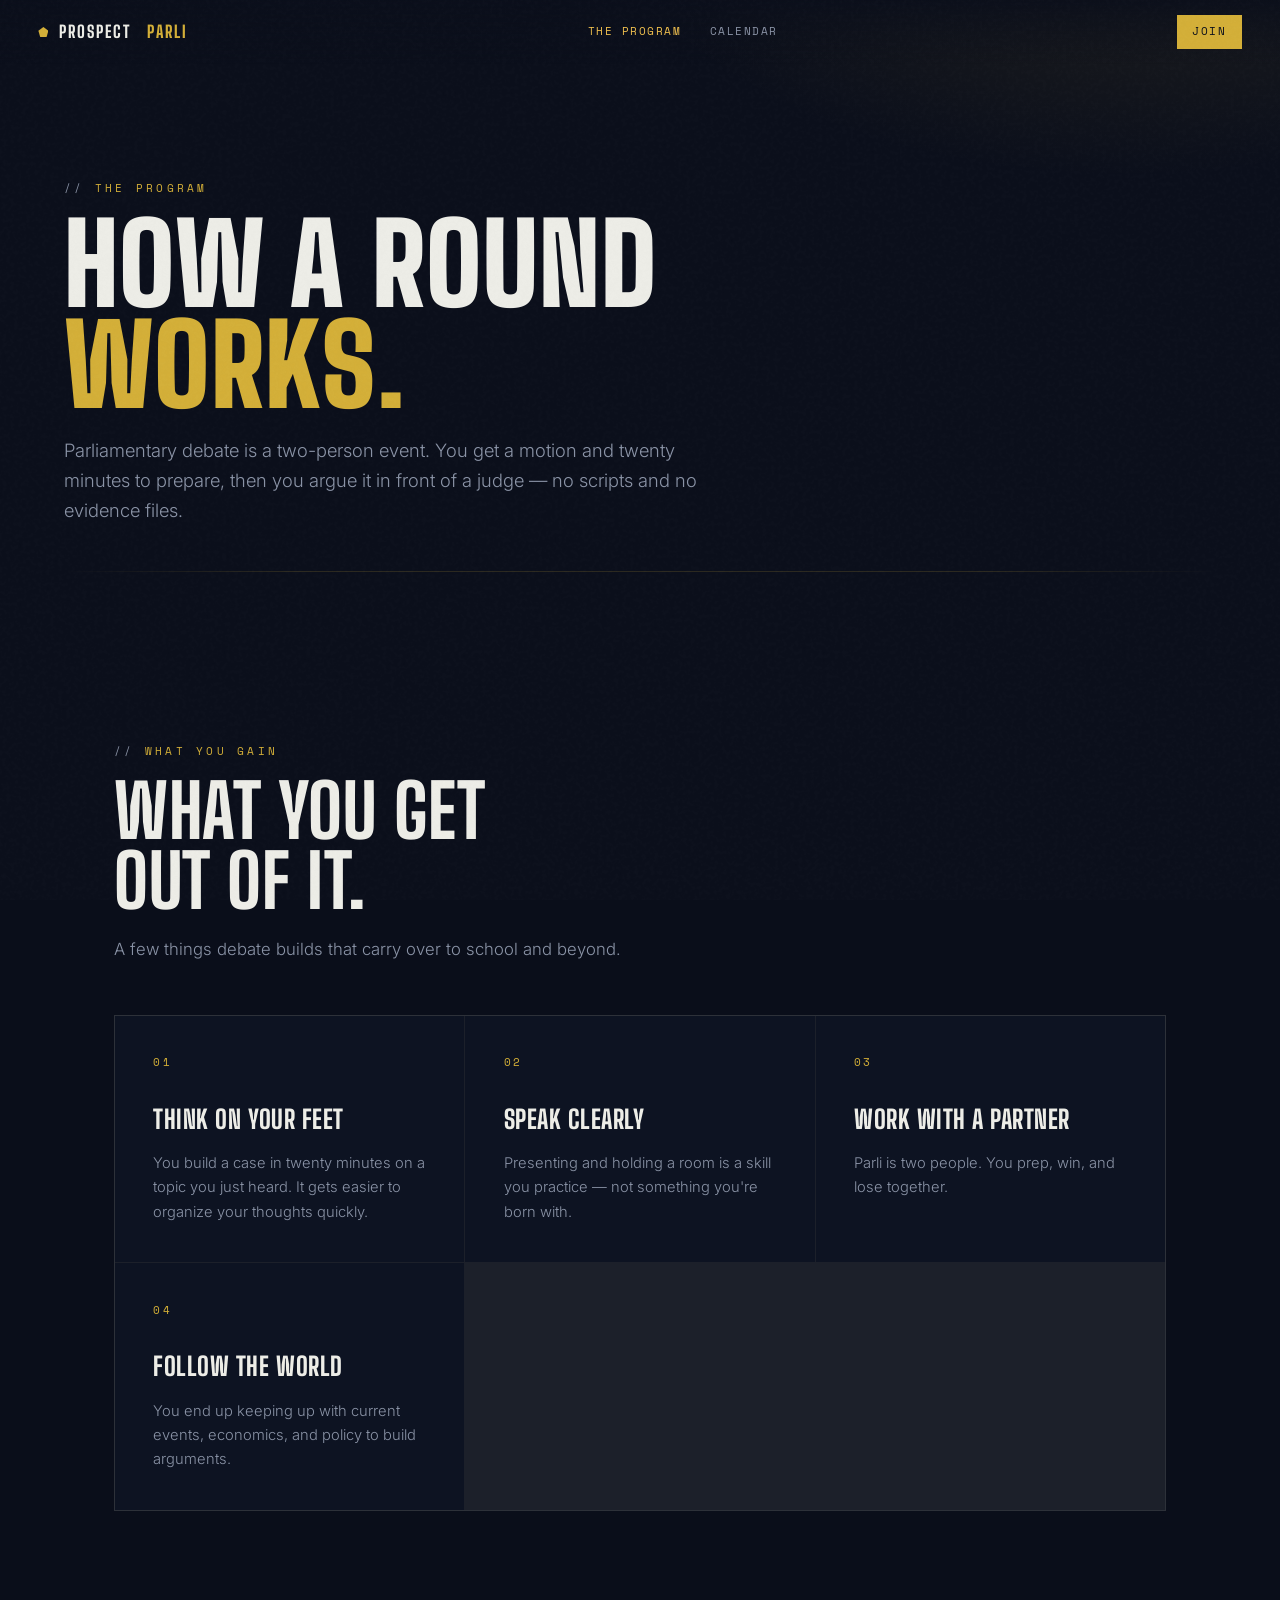
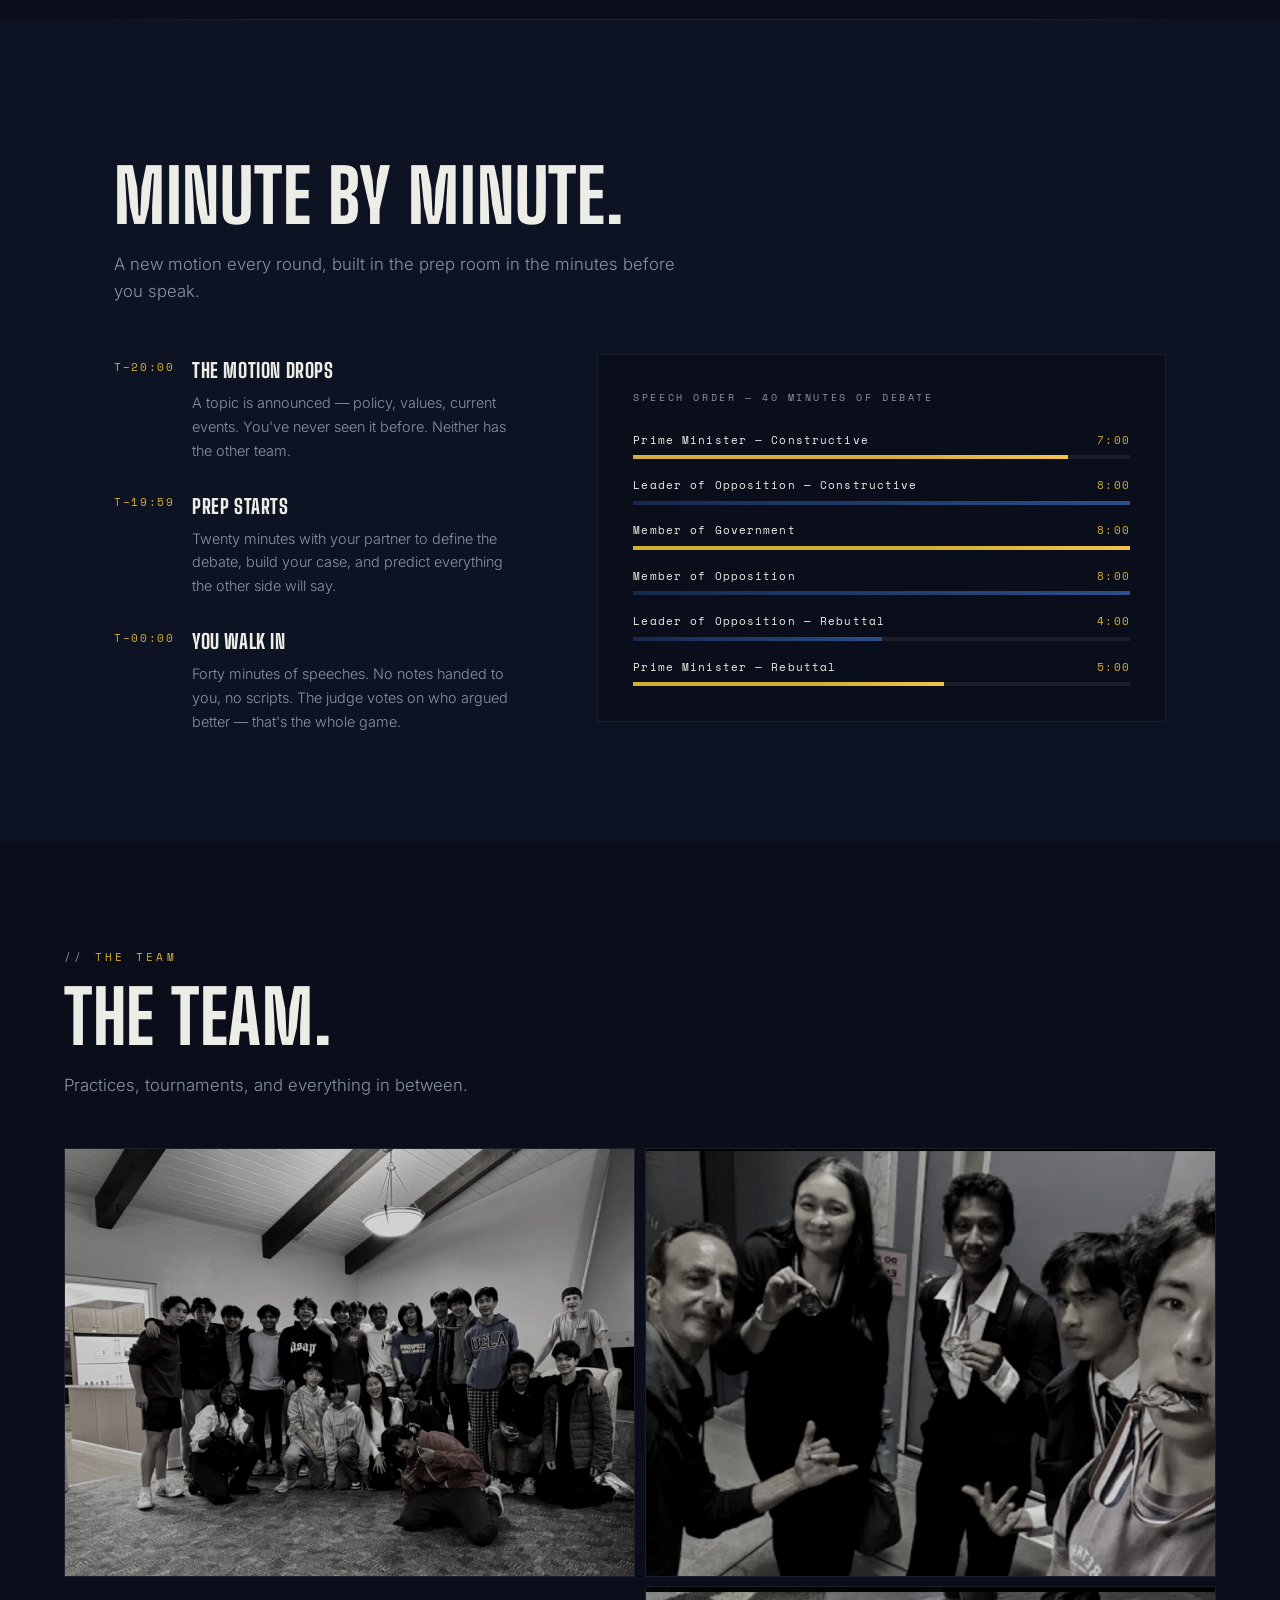
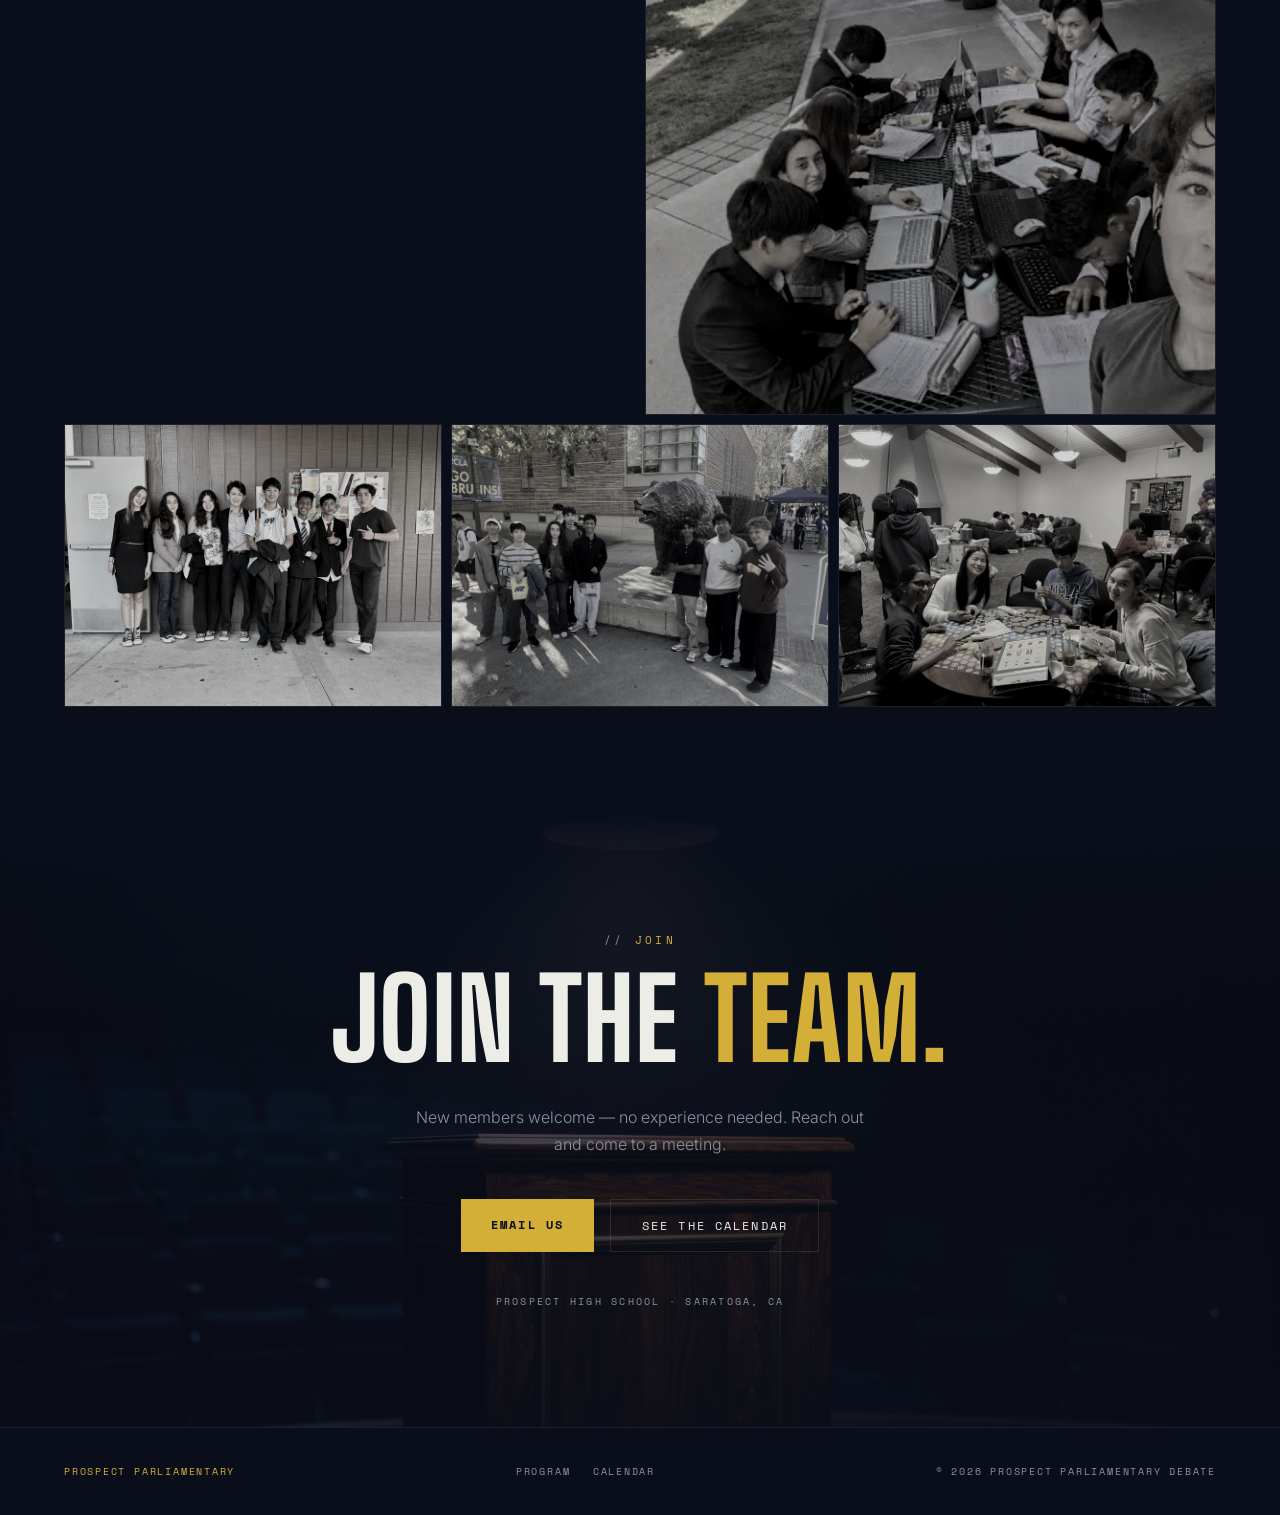
==== commit 7f091177: "Add shatter hero, strip hype copy, shelve The Record Rework the landing into a focused MVP shell:  -" ====
--- a/about.html
+++ b/about.html
@@ -4,7 +4,7 @@
 <meta charset="UTF-8" />
 <meta name="viewport" content="width=device-width, initial-scale=1.0" />
 <title>The Program — Prospect Parliamentary Debate</title>
-<meta name="description" content="What parliamentary debate is, what you gain from it, and why Prospect's rebuild is worth being early to." />
+<meta name="description" content="What parliamentary debate is and how a round works at Prospect High School." />
 <link rel="icon" href="images/panther.png" />
 <link rel="preconnect" href="https://fonts.googleapis.com" />
 <link rel="preconnect" href="https://fonts.gstatic.com" crossorigin />
@@ -18,7 +18,6 @@
   <a class="nav-brand" href="index.html">PROSPECT&nbsp;<b>PARLI</b></a>
   <div class="nav-links">
     <a href="about.html" aria-current="page">The Program</a>
-    <a href="record.html">The Record</a>
     <a href="calendar.html">Calendar</a>
   </div>
   <a class="nav-cta" href="#join">Join</a>
@@ -28,7 +27,6 @@
 </nav>
 <div class="mobile-menu" id="mobileMenu">
   <a href="about.html" aria-current="page">The Program</a>
-  <a href="record.html">The Record</a>
   <a href="calendar.html">Calendar</a>
   <a href="#join">Join</a>
 </div>
@@ -37,59 +35,38 @@
 <header class="page-hero">
   <div class="inner">
     <div class="kicker">The Program</div>
-    <h1>Twenty minutes<br/>a <span class="gold">round.</span></h1>
-    <p class="page-intro">Parliamentary debate is the fastest, most transferable thing you can do in high school — and Prospect is rebuilding a program that used to do it at a national level. Here's what it is, and what it gives you.</p>
+    <h1>How a round<br/><span class="gold">works.</span></h1>
+    <p class="page-intro">Parliamentary debate is a two-person event. You get a motion and twenty minutes to prepare, then you argue it in front of a judge — no scripts and no evidence files.</p>
     <hr class="rule" />
   </div>
 </header>
-
-<!-- ── REBUILD ── -->
-<section class="rebuild" id="rebuild">
-  <div class="wrap">
-    <div class="kicker">The Rebuild</div>
-    <p class="statement" id="statement">
-      This program has stood on national championship stages. It has out-argued schools ten times its size. Then it went quiet. <span class="g">We are bringing it back — and you can be here for the part people talk about.</span>
-    </p>
-    <div class="rebuild-tag reveal">Est. under Georgiana Hays &nbsp;·&nbsp; Rebuilt 2025 &nbsp;·&nbsp; <b>Watch the rise.</b></div>
-  </div>
-</section>
 
 <!-- ── GAIN ── -->
 <section id="gain">
   <div class="wrap">
     <div class="kicker reveal">What You Gain</div>
-    <h2 class="reveal">Twenty minutes buys<br/>more than you think.</h2>
-    <p class="section-intro reveal">Debate is the rare activity that pays out everywhere else — every class, every interview, every argument you'll ever win politely.</p>
+    <h2 class="reveal">What you get<br/>out of it.</h2>
+    <p class="section-intro reveal">A few things debate builds that carry over to school and beyond.</p>
     <div class="gain-grid">
       <div class="gain-card reveal">
         <div class="gain-num">01</div>
-        <h3>Think Under Pressure</h3>
-        <p>Twenty minutes to build a case from nothing, on a topic you just learned. It rewires how fast you organize your thoughts — permanently.</p>
+        <h3>Think On Your Feet</h3>
+        <p>You build a case in twenty minutes on a topic you just heard. It gets easier to organize your thoughts quickly.</p>
       </div>
       <div class="gain-card reveal">
         <div class="gain-num">02</div>
-        <h3>Speak So People Listen</h3>
-        <p>Standing and holding a room is a trained skill, not a personality trait. You will be pushed to build it until it looks effortless.</p>
+        <h3>Speak Clearly</h3>
+        <p>Presenting and holding a room is a skill you practice — not something you're born with.</p>
       </div>
       <div class="gain-card reveal">
         <div class="gain-num">03</div>
-        <h3>A Real Partnership</h3>
-        <p>Parli is two-person. You prep together, win together, lose together. It's the closest thing school offers to a real team of two.</p>
+        <h3>Work With A Partner</h3>
+        <p>Parli is two people. You prep, win, and lose together.</p>
       </div>
       <div class="gain-card reveal">
         <div class="gain-num">04</div>
-        <h3>Research That Transfers</h3>
-        <p>Current events, economics, philosophy, policy — you build a working knowledge of the world that shows up in essays and interviews.</p>
-      </div>
-      <div class="gain-card reveal">
-        <div class="gain-num">05</div>
-        <h3>The Circuit</h3>
-        <p>Stanford. Berkeley. Tournaments across California and online, against schools that don't know your name yet. They will.</p>
-      </div>
-      <div class="gain-card reveal">
-        <div class="gain-num">06</div>
-        <h3>Ground-Floor Ownership</h3>
-        <p>This is a rebuild. Early members don't inherit a program — they shape one. When it rises, it has your fingerprints on it.</p>
+        <h3>Follow The World</h3>
+        <p>You end up keeping up with current events, economics, and policy to build arguments.</p>
       </div>
     </div>
   </div>
@@ -101,8 +78,8 @@
 <section class="format" id="format">
   <div class="wrap">
     <div class="kicker reveal">The Format</div>
-    <h2 class="reveal">How a round works.</h2>
-    <p class="section-intro reveal">Parliamentary debate is the fastest format there is: a new motion every round, and everything you say is built in the prep room minutes before.</p>
+    <h2 class="reveal">Minute by minute.</h2>
+    <p class="section-intro reveal">A new motion every round, built in the prep room in the minutes before you speak.</p>
     <div class="format-cols">
       <div class="format-steps">
         <div class="fstep reveal">
@@ -161,9 +138,9 @@
 <!-- ── ROOM ── -->
 <section id="room">
   <div class="wrap-wide">
-    <div class="kicker reveal">The Room</div>
-    <h2 class="reveal">The people you'll<br/>sink or rise with.</h2>
-    <p class="section-intro reveal">Prep rooms, bus rides, medal ceremonies, and the hours in between — this is what the team actually looks like.</p>
+    <div class="kicker reveal">The Team</div>
+    <h2 class="reveal">The team.</h2>
+    <p class="section-intro reveal">Practices, tournaments, and everything in between.</p>
     <div class="room-grid">
       <figure class="ph big reveal"><img src="assets/images/team/big_team.jpg" alt="The full Prospect Debate team" loading="lazy" /><figcaption>The Team</figcaption></figure>
       <figure class="ph med reveal"><img src="assets/images/team/medals.jpg" alt="Medals from tournament wins" loading="lazy" /><figcaption>Hardware</figcaption></figure>
@@ -179,13 +156,13 @@
 <section class="join" id="join">
   <div class="wrap">
     <div class="kicker reveal">Join</div>
-    <h2 class="reveal">Give us <span class="gold">twenty minutes.</span></h2>
-    <p class="reveal">No experience required — every nationally ranked team in our history started as someone who walked into one meeting. Come watch a practice round. If it's not for you, you lost twenty minutes.</p>
+    <h2 class="reveal">Join the <span class="gold">team.</span></h2>
+    <p class="reveal">New members welcome — no experience needed. Reach out and come to a meeting.</p>
     <div class="join-actions reveal">
-      <a class="btn btn-gold" href="mailto:prospectparli@gmail.com?subject=I%27m%20interested%20in%20joining%20Prospect%20Debate">I'm Interested</a>
-      <a class="btn btn-ghost" href="calendar.html">See the Season</a>
+      <a class="btn btn-gold" href="mailto:prospectparli@gmail.com?subject=Interested%20in%20Prospect%20Debate">Email us</a>
+      <a class="btn btn-ghost" href="calendar.html">See the calendar</a>
     </div>
-    <div class="join-meta reveal">Prospect High School · Saratoga, CA · Meetings weekly — bring a friend</div>
+    <div class="join-meta reveal">Prospect High School · Saratoga, CA</div>
   </div>
 </section>
 
@@ -193,10 +170,9 @@
   <div class="f-brand">PROSPECT PARLIAMENTARY</div>
   <nav class="foot-links" aria-label="Footer">
     <a href="about.html">Program</a>
-    <a href="record.html">Record</a>
     <a href="calendar.html">Calendar</a>
   </nav>
-  <div>© <span id="yr"></span> — WATCH THE RISE</div>
+  <div>© <span id="yr"></span> Prospect Parliamentary Debate</div>
 </footer>
 
 <div id="prepClock" aria-hidden="true">
--- a/assets/site.css
+++ b/assets/site.css
@@ -183,10 +183,34 @@
 .hero-bg {
   position: absolute; inset: -6% 0;
   background: url("images/panther-hero.jpg") center 38% / cover no-repeat;
-  will-change: transform;
+  will-change: transform, opacity;
+  opacity: 0;
+  animation: heroReveal .9s ease 1.3s forwards;
+}
+@keyframes heroReveal { to { opacity: 1; } }
+
+/* shard assembly overlay — plays once on load, then fades to hand off to .hero-bg */
+.shatter {
+  position: absolute; inset: -6% 0;
+  pointer-events: none;
+  animation: shatterOut .8s ease 2.25s forwards;
+}
+@keyframes shatterOut { to { opacity: 0; visibility: hidden; } }
+.shard {
+  position: absolute; inset: 0;
+  background: url("images/panther-hero.jpg") center 38% / cover no-repeat;
+  transform: translate(var(--tx, 0), var(--ty, 0)) rotate(var(--rot, 0deg)) scale(var(--s, 1));
+  opacity: 0;
+  will-change: transform, opacity;
+  backface-visibility: hidden;
+  animation: shardIn 1.15s cubic-bezier(.2, .85, .25, 1) var(--d, 0s) both;
+}
+@keyframes shardIn {
+  60%  { opacity: 1; }
+  100% { transform: translate(0, 0) rotate(0deg) scale(1); opacity: 1; }
 }
 @media (max-width: 640px) {
-  .hero-bg { background: url("images/panther-hero.jpg") center 32% / 145% auto no-repeat; }
+  .hero-bg, .shard { background: url("images/panther-hero.jpg") center 32% / 145% auto no-repeat; }
 }
 .hero-sweep {
   position: absolute; inset: 0;
@@ -698,5 +722,7 @@
   .reveal, .statement .w { opacity: 1 !important; transform: none !important; filter: none !important; transition: none !important; }
   .in .speech-bar i { transition: none; }
   .hero-bg, .hero-content { transform: none !important; }
+  .hero-bg { opacity: 1 !important; animation: none !important; }
+  .shatter { display: none !important; }
   .hero-scrollcue, .hero-sub .cursor, .hero-sweep { animation: none; }
 }
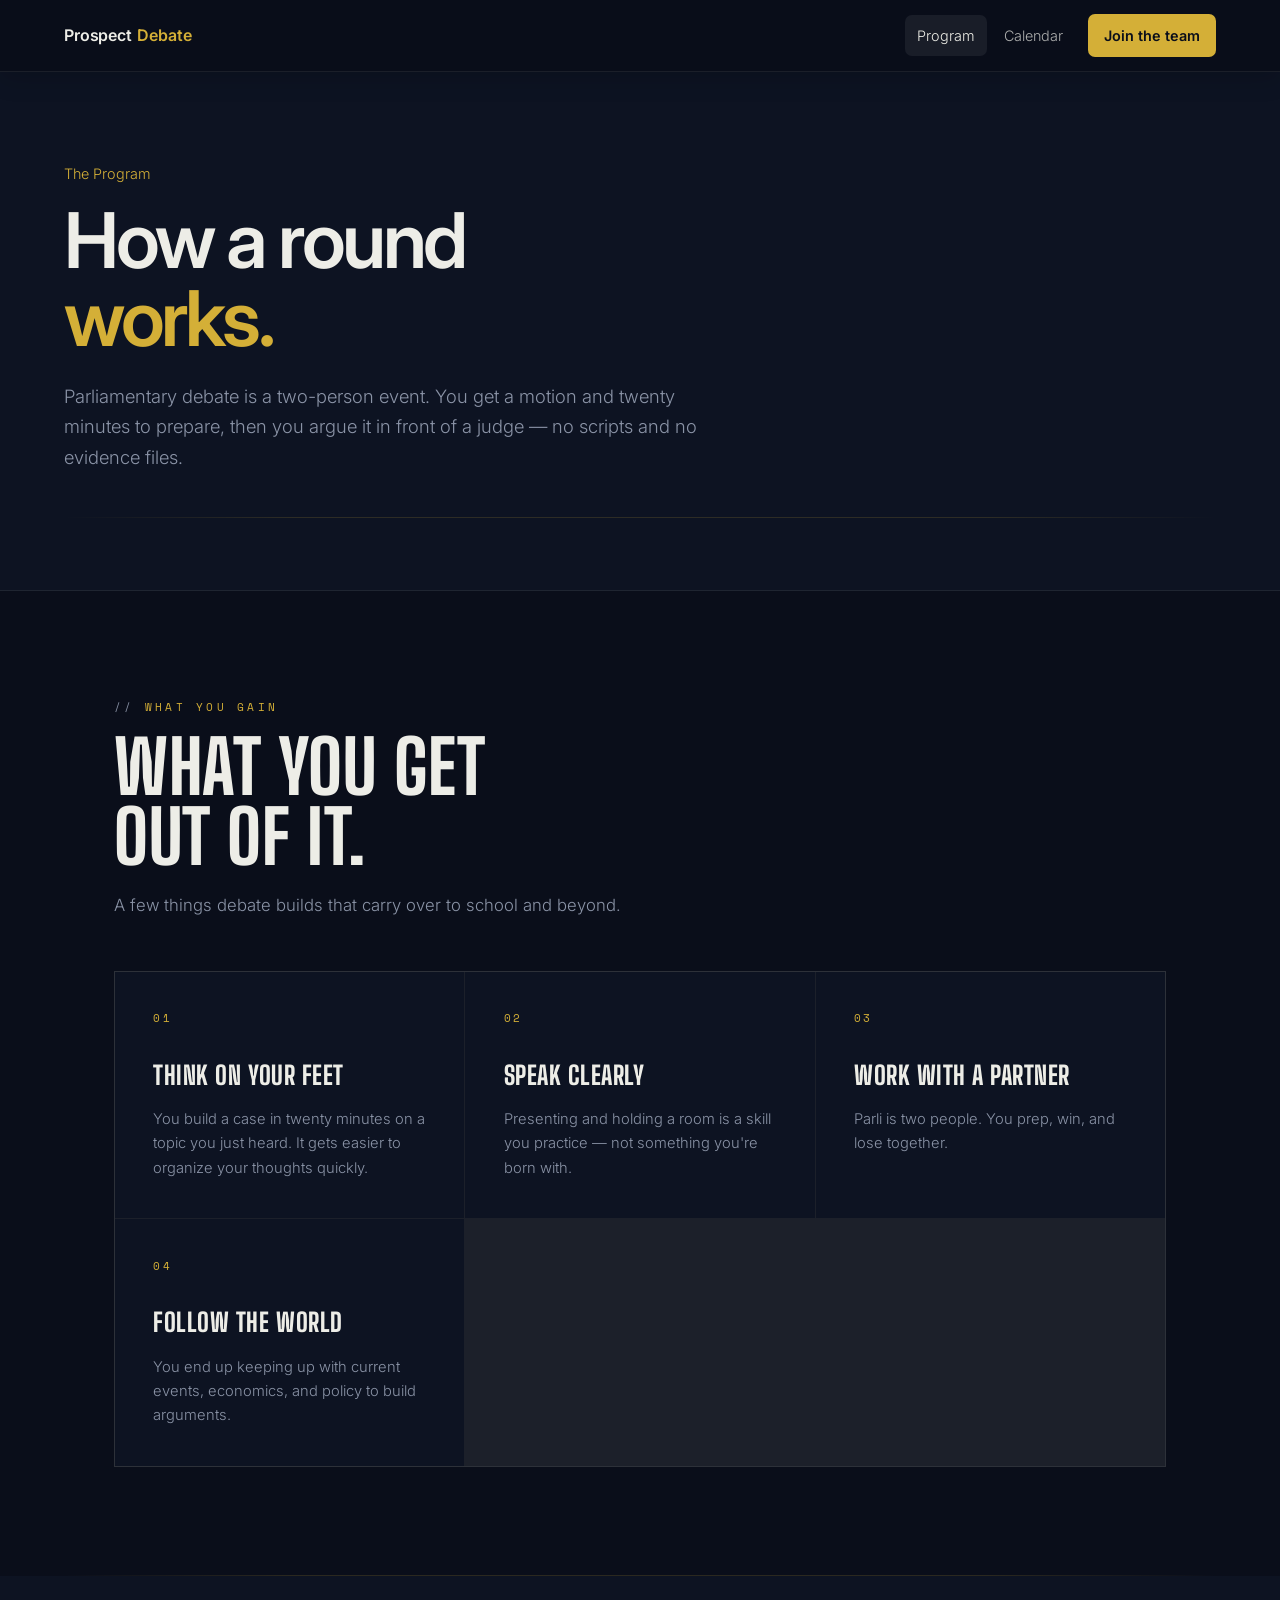
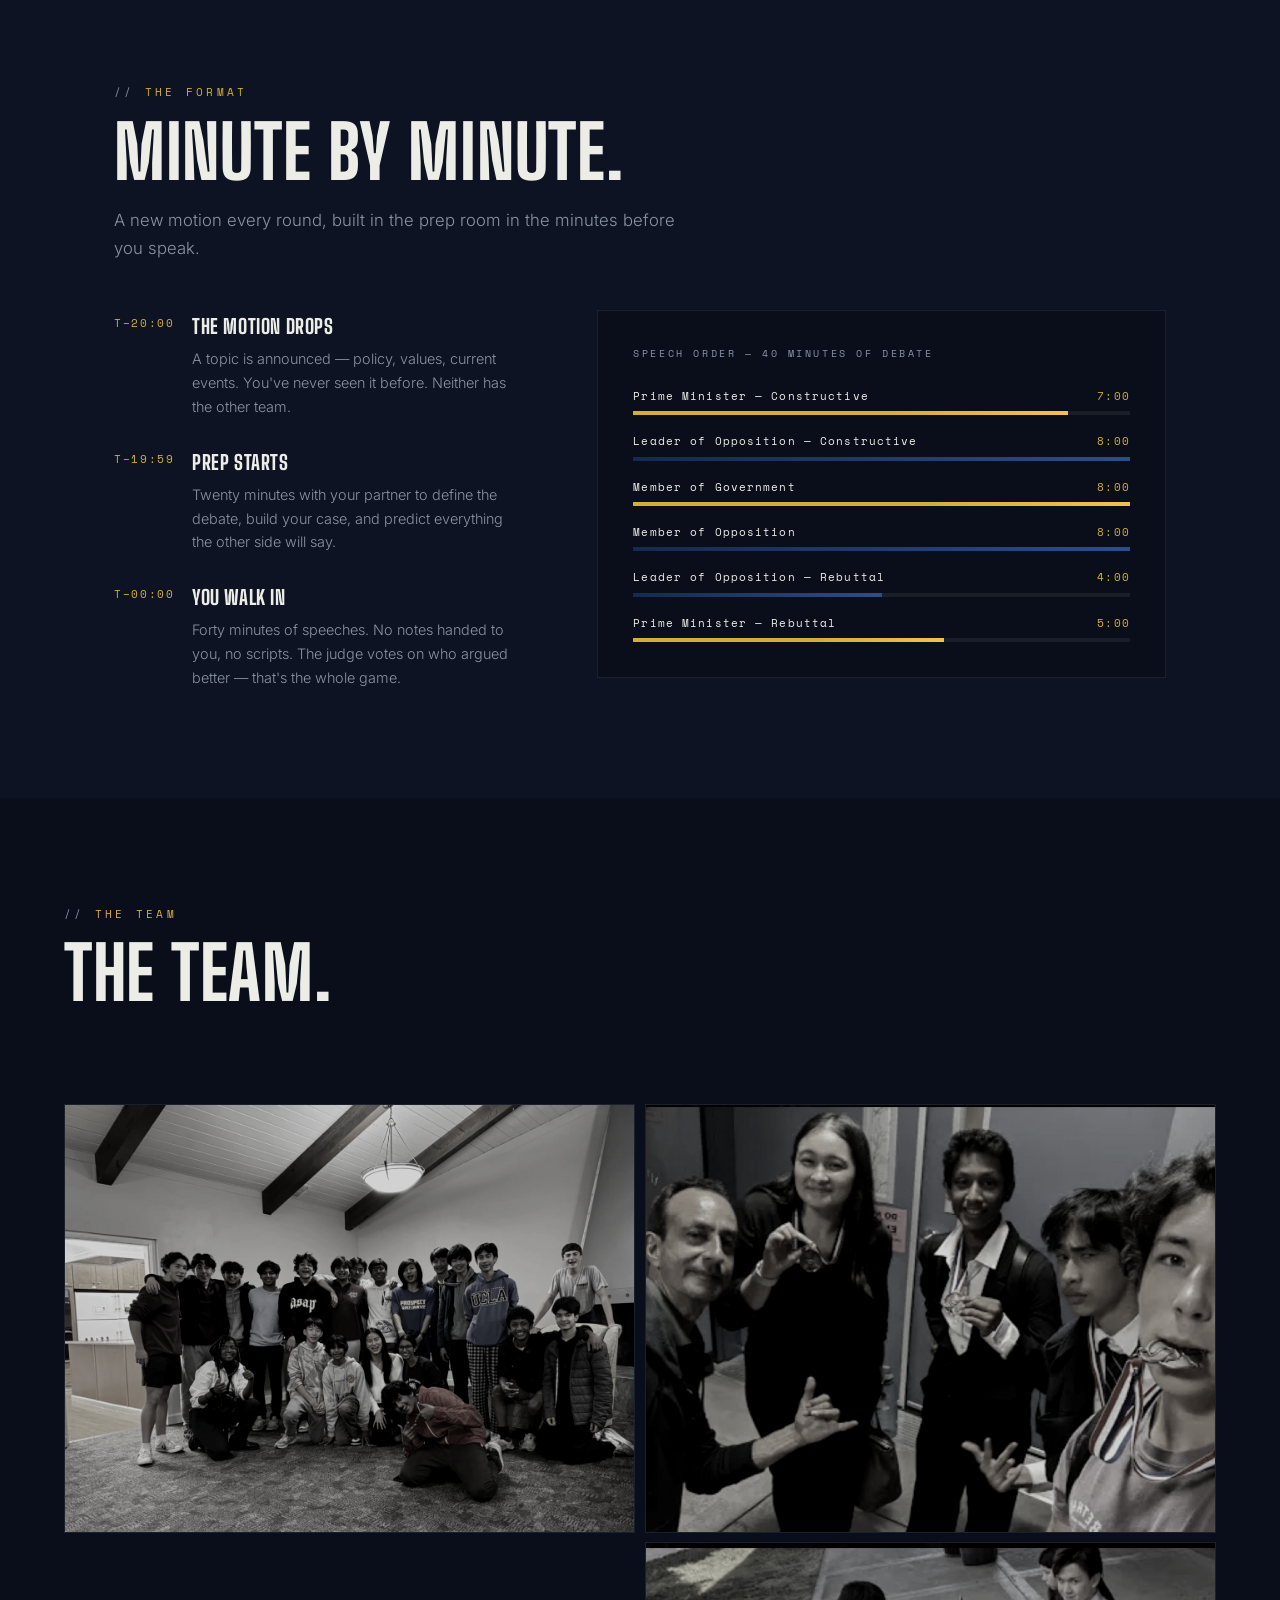
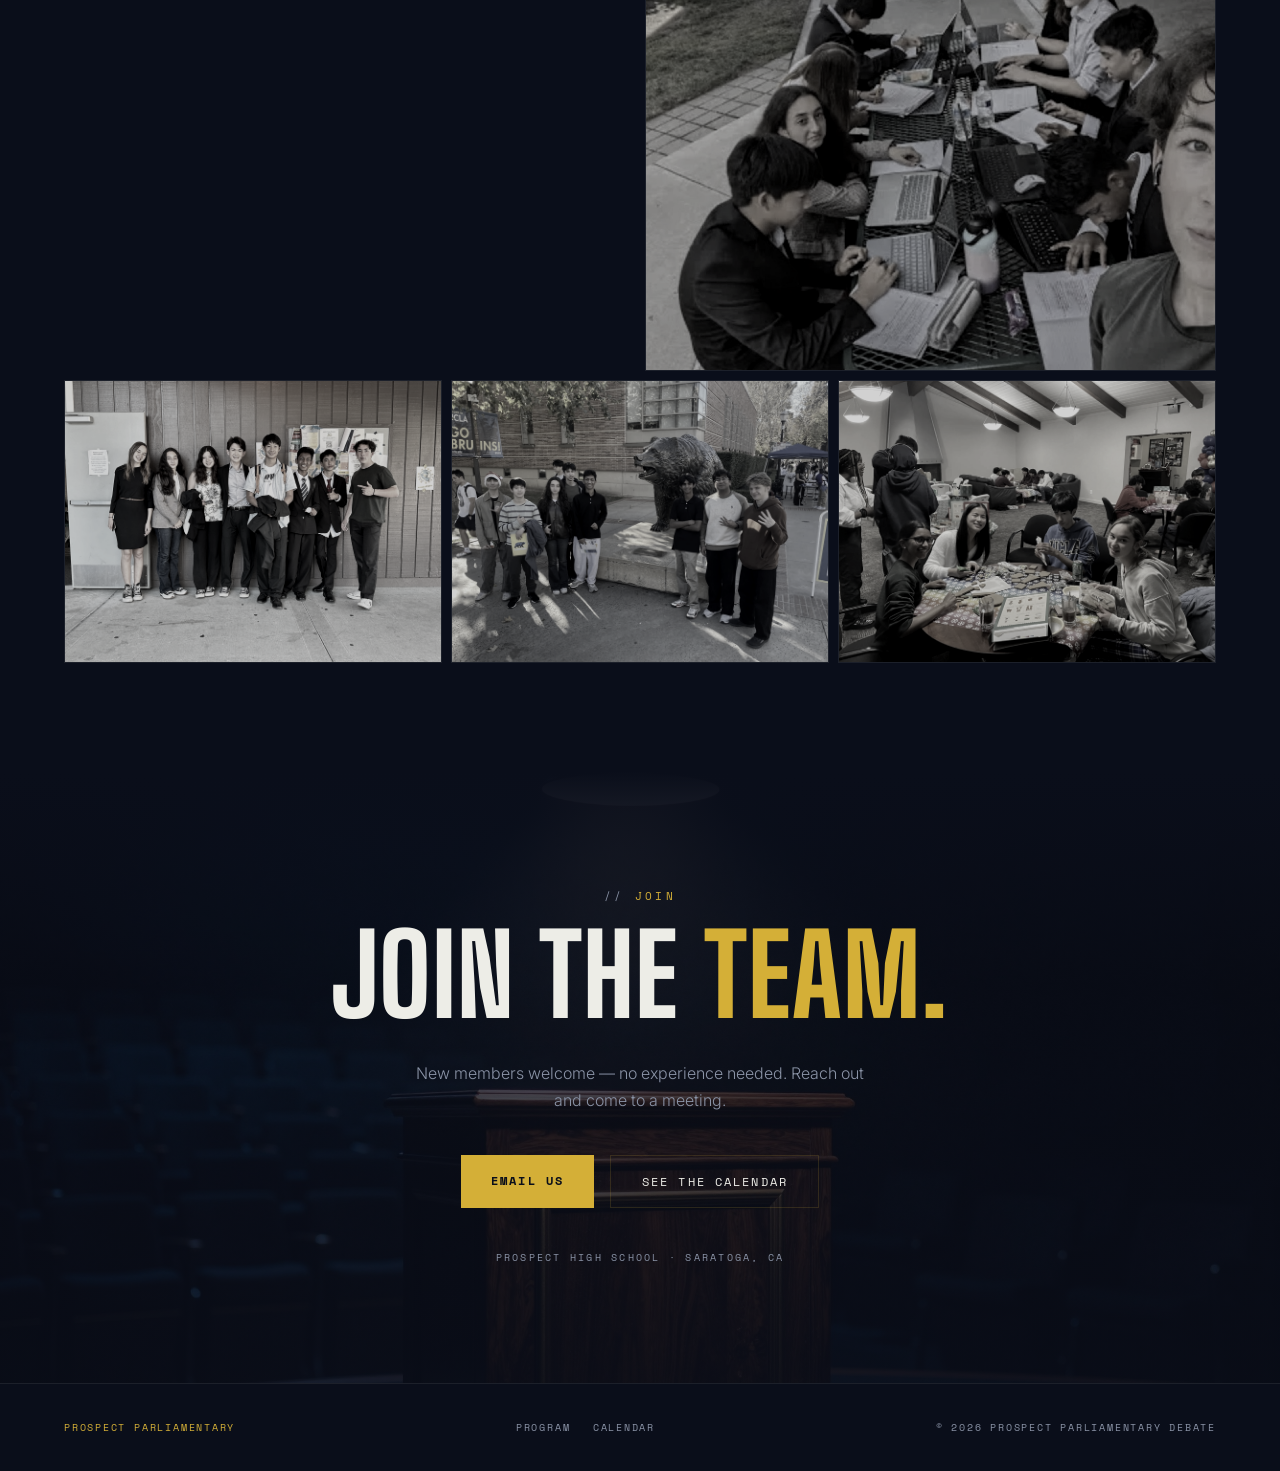
==== commit 09fd3e70: "Simplify site header and hero" ====
--- a/about.html
+++ b/about.html
@@ -15,20 +15,20 @@
 
 <!-- ── NAV ── -->
 <nav id="nav" aria-label="Primary">
-  <a class="nav-brand" href="index.html">PROSPECT&nbsp;<b>PARLI</b></a>
+  <a class="nav-brand" href="index.html" aria-label="Prospect Debate home">Prospect <span>Debate</span></a>
   <div class="nav-links">
-    <a href="about.html" aria-current="page">The Program</a>
+    <a href="about.html" aria-current="page">Program</a>
     <a href="calendar.html">Calendar</a>
+    <a class="nav-cta" href="#join">Join the team</a>
   </div>
-  <a class="nav-cta" href="#join">Join</a>
   <button class="nav-burger" id="navBurger" aria-expanded="false" aria-controls="mobileMenu" aria-label="Open menu">
     <span></span><span></span><span></span>
   </button>
 </nav>
-<div class="mobile-menu" id="mobileMenu">
-  <a href="about.html" aria-current="page">The Program</a>
+<div class="mobile-menu" id="mobileMenu" hidden>
+  <a href="about.html" aria-current="page">Program</a>
   <a href="calendar.html">Calendar</a>
-  <a href="#join">Join</a>
+  <a class="mobile-menu-cta" href="#join">Join the team</a>
 </div>
 
 <!-- ── PAGE HERO ── -->
@@ -175,11 +175,6 @@
   <div>© <span id="yr"></span> Prospect Parliamentary Debate</div>
 </footer>
 
-<div id="prepClock" aria-hidden="true">
-  <div class="pc-label">Prep Time</div>
-  <div class="pc-time" id="pcTime">20:00</div>
-</div>
-
 <script src="assets/site.js"></script>
 </body>
 </html>
--- a/assets/site.css
+++ b/assets/site.css
@@ -40,270 +40,188 @@
 
 :focus-visible { outline: 2px solid var(--gold); outline-offset: 3px; }
 
-/* film grain + vignette over everything */
-body::after {
-  content: "";
-  position: fixed; inset: 0;
-  pointer-events: none;
-  z-index: 90;
-  opacity: .5;
-  background-image: url("data:image/svg+xml,%3Csvg viewBox='0 0 250 250' xmlns='http://www.w3.org/2000/svg'%3E%3Cfilter id='n'%3E%3CfeTurbulence type='fractalNoise' baseFrequency='0.9' numOctaves='2' stitchTiles='stitch'/%3E%3CfeColorMatrix type='saturate' values='0'/%3E%3C/filter%3E%3Crect width='100%25' height='100%25' filter='url(%23n)' opacity='0.05'/%3E%3C/svg%3E");
-}
-
-/* ═══════════════════════════ NAV ═══════════════════════════ */
-nav {
+/* ═══════════════════════════ SITE NAVIGATION ═══════════════════════════ */
+#nav {
   position: fixed; top: 0; left: 0; right: 0;
   z-index: 80;
   display: flex; align-items: center; justify-content: space-between;
-  gap: 1rem;
-  padding: 0 clamp(1rem, 3vw, 2.5rem);
-  height: 64px;
-  background: linear-gradient(to bottom, rgba(10,14,26,.92), rgba(10,14,26,0));
-  transition: background .4s ease;
-}
-nav.scrolled {
-  background: rgba(10, 14, 26, .88);
-  backdrop-filter: blur(14px);
-  -webkit-backdrop-filter: blur(14px);
+  gap: 2rem;
+  height: 72px;
+  padding: 0 var(--pad);
+  background: rgba(10, 14, 26, .96);
   border-bottom: 1px solid var(--line-soft);
+  box-shadow: 0 8px 24px rgba(0, 0, 0, .14);
 }
 .nav-brand {
-  display: flex; align-items: center; gap: .65rem;
-  font-family: var(--font-head);
-  font-weight: 800; font-size: 1.05rem;
-  letter-spacing: .12em;
+  display: inline-flex; align-items: baseline; gap: .35rem;
+  font-family: var(--font-body);
+  font-weight: 600; font-size: 1rem;
+  letter-spacing: -.01em;
   white-space: nowrap;
 }
-.nav-brand b { color: var(--gold); font-weight: 800; }
-.nav-brand::before {
-  content: "";
-  width: 10px; height: 10px;
+.nav-brand span { color: var(--gold); }
+.nav-links {
+  display: flex; align-items: center; gap: .35rem;
+  margin-left: auto;
+  font-size: .9rem;
+}
+.nav-links > a:not(.nav-cta) {
+  color: rgba(237, 237, 231, .72);
+  padding: .55rem .75rem;
+  border-radius: 7px;
+  transition: color .2s, background .2s;
+}
+.nav-links > a:not(.nav-cta):hover,
+.nav-links > a:not(.nav-cta)[aria-current="page"] {
+  color: var(--bone);
+  background: rgba(237, 237, 231, .07);
+}
+.nav-cta {
+  color: var(--ink);
   background: var(--gold);
-  clip-path: polygon(50% 0, 100% 38%, 82% 100%, 18% 100%, 0 38%);
-}
-.nav-links {
-  display: flex; gap: clamp(.9rem, 2.2vw, 2rem);
-  font-family: var(--font-mono);
-  font-size: .68rem;
-  letter-spacing: .14em;
-  text-transform: uppercase;
-}
-.nav-links a { color: var(--muted); transition: color .25s; position: relative; }
-.nav-links a:hover,
-.nav-links a[aria-current="page"] { color: var(--gold-hi); }
-.nav-cta {
-  font-family: var(--font-mono); font-size: .68rem;
-  letter-spacing: .14em; text-transform: uppercase;
-  color: var(--ink); background: var(--gold);
-  padding: .5rem .95rem;
-  transition: background .25s, transform .25s;
+  font-weight: 600;
+  padding: .6rem 1rem;
+  margin-left: .45rem;
+  border-radius: 7px;
+  transition: background .2s;
   white-space: nowrap;
 }
-.nav-cta:hover { background: var(--gold-hi); transform: translateY(-1px); }
+.nav-cta:hover { background: var(--gold-hi); }
 .nav-burger {
   display: none;
   flex-direction: column; justify-content: center; gap: 5px;
-  width: 34px; height: 34px;
-  background: none; border: 0; cursor: pointer;
-  padding: 0;
-}
-.nav-burger span { display: block; width: 100%; height: 2px; background: var(--bone); transition: transform .3s, opacity .3s; }
+  width: 40px; height: 40px;
+  background: transparent; border: 1px solid var(--line-soft); border-radius: 7px; cursor: pointer;
+  padding: 0 9px;
+}
+.nav-burger span { display: block; width: 100%; height: 2px; background: var(--bone); transition: transform .2s, opacity .2s; }
 .nav-burger[aria-expanded="true"] span:nth-child(1) { transform: translateY(7px) rotate(45deg); }
 .nav-burger[aria-expanded="true"] span:nth-child(2) { opacity: 0; }
 .nav-burger[aria-expanded="true"] span:nth-child(3) { transform: translateY(-7px) rotate(-45deg); }
 
 .mobile-menu {
-  position: fixed; inset: 64px 0 0 0;
+  position: fixed;
+  top: 80px; right: max(1rem, var(--pad)); left: max(1rem, var(--pad));
   z-index: 79;
-  background: rgba(10, 14, 26, .98);
-  backdrop-filter: blur(10px);
-  border-top: 1px solid var(--line-soft);
+  background: var(--ink-2);
+  border: 1px solid var(--line-soft);
+  border-radius: 10px;
+  box-shadow: 0 18px 48px rgba(0, 0, 0, .4);
   display: flex; flex-direction: column;
-  padding: 2rem var(--pad);
-  gap: .3rem;
-  transform: translateY(-8px);
-  opacity: 0;
-  pointer-events: none;
-  transition: opacity .3s ease, transform .3s ease;
-}
-.mobile-menu.open { opacity: 1; transform: none; pointer-events: auto; }
+  padding: .5rem;
+  gap: .15rem;
+}
+.mobile-menu[hidden] { display: none; }
 .mobile-menu a {
-  font-family: var(--font-head); font-weight: 700;
-  font-size: 1.7rem; text-transform: uppercase;
-  color: var(--bone);
-  padding: .8rem 0;
-  border-bottom: 1px solid var(--line-soft);
+  font-size: 1rem;
+  color: rgba(237, 237, 231, .82);
+  padding: .8rem .9rem;
+  border-radius: 7px;
 }
 .mobile-menu a:active, .mobile-menu a:hover,
-.mobile-menu a[aria-current="page"] { color: var(--gold-hi); }
-
-@media (max-width: 900px) {
+.mobile-menu a[aria-current="page"] { color: var(--bone); background: rgba(237, 237, 231, .07); }
+.mobile-menu .mobile-menu-cta {
+  color: var(--ink);
+  background: var(--gold);
+  font-weight: 600;
+  text-align: center;
+  margin-top: .3rem;
+}
+
+@media (max-width: 720px) {
+  #nav { height: 64px; }
   .nav-links { display: none; }
   .nav-burger { display: flex; }
-}
-
-/* ═══════════════════════════ PREP CLOCK ═══════════════════════════ */
-#prepClock {
-  position: fixed;
-  right: clamp(.8rem, 2vw, 1.6rem);
-  bottom: clamp(.8rem, 2vw, 1.6rem);
-  z-index: 70;
-  font-family: var(--font-mono);
-  text-align: right;
-  padding: .55rem .8rem;
-  background: rgba(10, 14, 26, .72);
-  border: 1px solid var(--line);
-  backdrop-filter: blur(8px);
-  -webkit-backdrop-filter: blur(8px);
-  pointer-events: none;
-  opacity: 0;
-  transform: translateY(8px);
-  transition: opacity .6s ease, transform .6s ease;
-}
-#prepClock.on { opacity: 1; transform: none; }
-#prepClock .pc-label {
-  font-size: .55rem; letter-spacing: .22em;
-  color: var(--muted); text-transform: uppercase;
-}
-#prepClock .pc-time {
-  font-size: 1.15rem; font-weight: 700;
-  color: var(--gold);
-  font-variant-numeric: tabular-nums;
-  line-height: 1.2;
+  .mobile-menu { top: 72px; }
 }
 
 /* ═══════════════════════════ HERO (landing) ═══════════════════════════ */
 .hero {
   position: relative;
-  min-height: 100svh;
+  min-height: min(860px, 100svh);
   overflow: clip;
   display: flex;
-  align-items: flex-end;
+  align-items: center;
 }
 .hero-bg {
-  position: absolute; inset: -6% 0;
-  background: url("images/panther-hero.jpg") center 38% / cover no-repeat;
-  will-change: transform, opacity;
-  opacity: 0;
-  animation: heroReveal .9s ease 1.3s forwards;
-}
-@keyframes heroReveal { to { opacity: 1; } }
-
-/* shard assembly overlay — plays once on load, then fades to hand off to .hero-bg */
-.shatter {
-  position: absolute; inset: -6% 0;
-  pointer-events: none;
-  animation: shatterOut .8s ease 2.25s forwards;
-}
-@keyframes shatterOut { to { opacity: 0; visibility: hidden; } }
-.shard {
   position: absolute; inset: 0;
   background: url("images/panther-hero.jpg") center 38% / cover no-repeat;
-  transform: translate(var(--tx, 0), var(--ty, 0)) rotate(var(--rot, 0deg)) scale(var(--s, 1));
-  opacity: 0;
-  will-change: transform, opacity;
-  backface-visibility: hidden;
-  animation: shardIn 1.15s cubic-bezier(.2, .85, .25, 1) var(--d, 0s) both;
-}
-@keyframes shardIn {
-  60%  { opacity: 1; }
-  100% { transform: translate(0, 0) rotate(0deg) scale(1); opacity: 1; }
 }
 @media (max-width: 640px) {
-  .hero-bg, .shard { background: url("images/panther-hero.jpg") center 32% / 145% auto no-repeat; }
-}
-.hero-sweep {
-  position: absolute; inset: 0;
-  pointer-events: none;
-  background: radial-gradient(circle at 32% 42%, rgba(242, 193, 78, .13), transparent 46%);
-  mix-blend-mode: screen;
-  animation: sweep 13s ease-in-out infinite;
-}
-@keyframes sweep {
-  0%, 100% { transform: translateX(-9%); opacity: .7; }
-  50%      { transform: translateX(13%); opacity: 1; }
+  .hero { min-height: 760px; align-items: flex-end; }
+  .hero-bg { background-position: 58% center; }
 }
 .hero-shade {
   position: absolute; inset: 0;
   background:
-    radial-gradient(ellipse 120% 90% at 50% 110%, rgba(10,14,26,.88) 0%, transparent 55%),
-    linear-gradient(to bottom, rgba(10,14,26,.65) 0%, rgba(10,14,26,0) 32%, rgba(10,14,26,0) 62%, var(--ink) 98%);
+    linear-gradient(90deg, rgba(10, 14, 26, .94) 0%, rgba(10, 14, 26, .72) 42%, rgba(10, 14, 26, .15) 72%),
+    linear-gradient(0deg, rgba(10, 14, 26, .7) 0%, transparent 45%);
 }
 .hero-content {
   position: relative;
-  width: 100%;
-  padding: 84px var(--pad) clamp(3.2rem, 9vh, 7rem);
-  will-change: transform, opacity;
+  width: min(100%, 1180px);
+  margin: 0 auto;
+  padding: 112px var(--pad) 72px;
 }
 .hero-kicker {
-  font-family: var(--font-mono);
-  font-size: clamp(.62rem, 1.4vw, .78rem);
-  letter-spacing: .32em;
-  text-transform: uppercase;
+  font-size: .92rem;
+  font-weight: 500;
   color: var(--gold);
-  margin-bottom: 1.1rem;
-}
-.hero-kicker::before { content: "// "; color: var(--muted); }
+  margin-bottom: 1rem;
+}
 .hero h1 {
-  font-family: var(--font-head);
-  font-weight: 900;
-  font-size: clamp(2.6rem, min(11.5vw, 16svh), 9.5rem);
-  line-height: .92;
-  letter-spacing: .01em;
-  text-transform: uppercase;
-  max-width: 12ch;
-}
-.hero h1 .gold {
-  color: var(--gold);
-  text-shadow: 0 0 60px rgba(212, 175, 55, .25);
+  font-family: var(--font-body);
+  font-weight: 600;
+  font-size: clamp(3rem, 7vw, 5.75rem);
+  line-height: 1;
+  letter-spacing: -.055em;
+  max-width: 10ch;
 }
 .hero-sub {
-  margin-top: 1.4rem;
-  font-family: var(--font-mono);
-  font-size: clamp(.72rem, 1.6vw, .85rem);
-  color: var(--muted);
-  letter-spacing: .06em;
-  max-width: 54ch;
-  display: none;
-}
-@media (min-height: 480px) { .hero-sub { display: block; } }
-.hero-sub .cursor {
-  display: inline-block; width: .55em; height: 1.05em;
-  background: var(--gold); vertical-align: text-bottom;
-  animation: blink 1.05s steps(1) infinite;
-}
-@keyframes blink { 50% { opacity: 0; } }
-.hero-scrollcue {
-  position: absolute; left: 50%; bottom: 1.15rem;
-  transform: translateX(-50%);
-  font-family: var(--font-mono); font-size: .58rem;
-  letter-spacing: .3em; text-transform: uppercase;
-  color: var(--muted);
-  animation: cue 2.4s ease-in-out infinite;
-}
-@keyframes cue { 0%,100% { transform: translate(-50%,0); opacity:.55; } 50% { transform: translate(-50%,7px); opacity:1; } }
+  margin-top: 1.5rem;
+  font-size: clamp(1rem, 1.8vw, 1.15rem);
+  color: rgba(237, 237, 231, .76);
+  max-width: 52ch;
+}
+.hero-actions {
+  display: flex;
+  flex-wrap: wrap;
+  gap: .75rem;
+  margin-top: 2rem;
+}
+.hero-button {
+  display: inline-flex;
+  align-items: center;
+  justify-content: center;
+  min-height: 46px;
+  padding: .75rem 1.1rem;
+  border-radius: 7px;
+  font-size: .92rem;
+  font-weight: 600;
+  transition: background .2s, border-color .2s;
+}
+.hero-button-primary { color: var(--ink); background: var(--gold); }
+.hero-button-primary:hover { background: var(--gold-hi); }
+.hero-button-secondary { border: 1px solid rgba(237, 237, 231, .3); background: rgba(10, 14, 26, .25); }
+.hero-button-secondary:hover { border-color: rgba(237, 237, 231, .55); background: rgba(237, 237, 231, .07); }
 
 /* ═══════════════════════════ PAGE HERO (subpages) ═══════════════════════════ */
 .page-hero {
   position: relative;
-  padding: clamp(7.5rem, 20vh, 12rem) var(--pad) clamp(2.5rem, 7vh, 4.5rem);
-  overflow: clip;
-}
-.page-hero::before {
-  content: "";
-  position: absolute; inset: 0;
-  background: radial-gradient(ellipse 70% 80% at 88% -20%, rgba(212, 175, 55, .12), transparent 60%);
-  pointer-events: none;
+  padding: clamp(8.5rem, 18vh, 11rem) var(--pad) clamp(3.5rem, 8vh, 5rem);
+  background: var(--ink-2);
+  border-bottom: 1px solid var(--line-soft);
 }
 .page-hero .inner { position: relative; max-width: 1180px; margin: 0 auto; }
+.page-hero .kicker { font-family: var(--font-body); font-size: .9rem; letter-spacing: 0; text-transform: none; }
+.page-hero .kicker::before { content: none; }
 .page-hero h1 {
-  font-family: var(--font-head);
-  font-weight: 900;
-  font-size: clamp(3rem, 9vw, 7rem);
-  line-height: .9;
-  text-transform: uppercase;
-  letter-spacing: .01em;
-  margin: .5rem 0 1.2rem;
+  font-family: var(--font-body);
+  font-weight: 600;
+  font-size: clamp(2.75rem, 6vw, 5rem);
+  line-height: 1.02;
+  letter-spacing: -.045em;
+  margin: .5rem 0 1.4rem;
 }
 .page-hero h1 .gold { color: var(--gold); }
 .page-intro { color: var(--muted); max-width: 58ch; font-size: clamp(.98rem, 1.7vw, 1.15rem); }
@@ -712,7 +630,7 @@
   color: var(--muted);
 }
 footer .f-brand { color: var(--gold); }
-footer nav.foot-links { position: static; height: auto; background: none; padding: 0; display: flex; gap: 1.4rem; }
+footer nav.foot-links { display: flex; gap: 1.4rem; }
 footer .foot-links a { transition: color .2s; }
 footer .foot-links a:hover { color: var(--gold-hi); }
 
@@ -721,8 +639,4 @@
   html { scroll-behavior: auto; }
   .reveal, .statement .w { opacity: 1 !important; transform: none !important; filter: none !important; transition: none !important; }
   .in .speech-bar i { transition: none; }
-  .hero-bg, .hero-content { transform: none !important; }
-  .hero-bg { opacity: 1 !important; animation: none !important; }
-  .shatter { display: none !important; }
-  .hero-scrollcue, .hero-sub .cursor, .hero-sweep { animation: none; }
-}
+}
